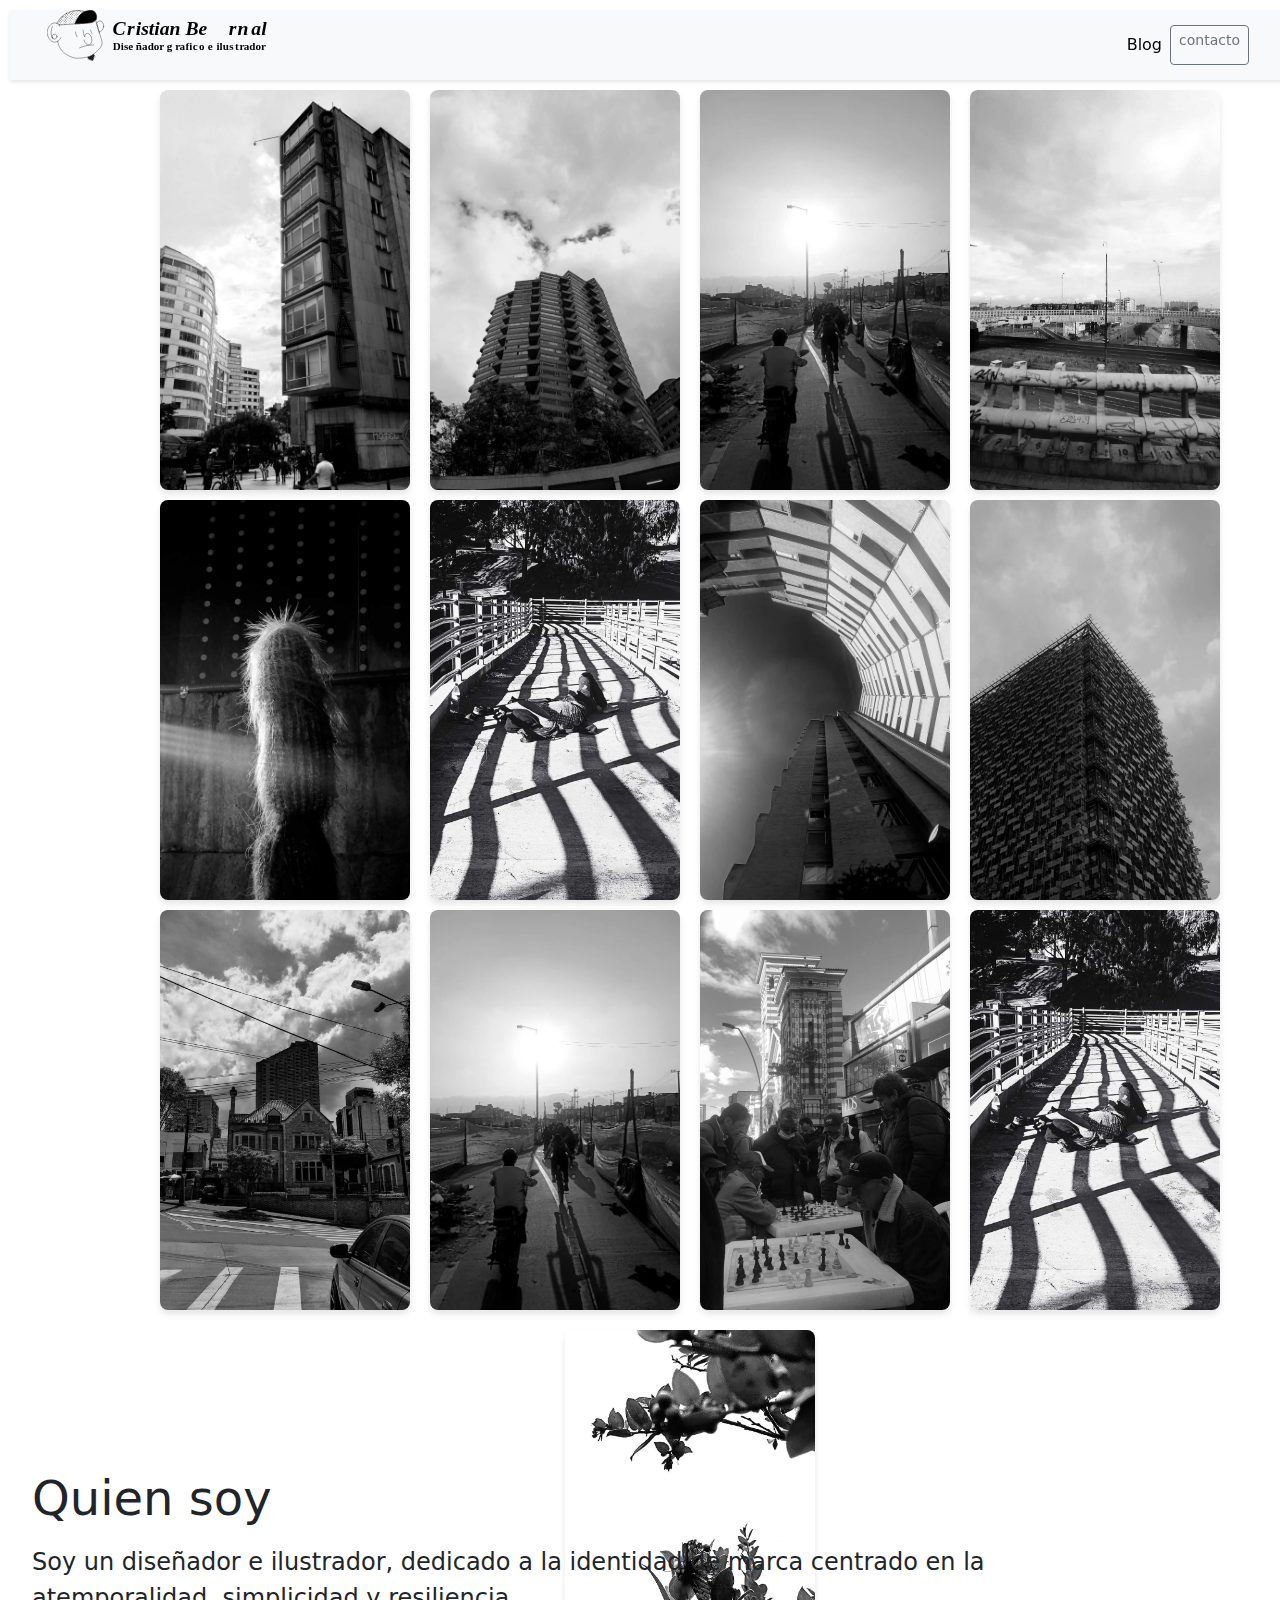
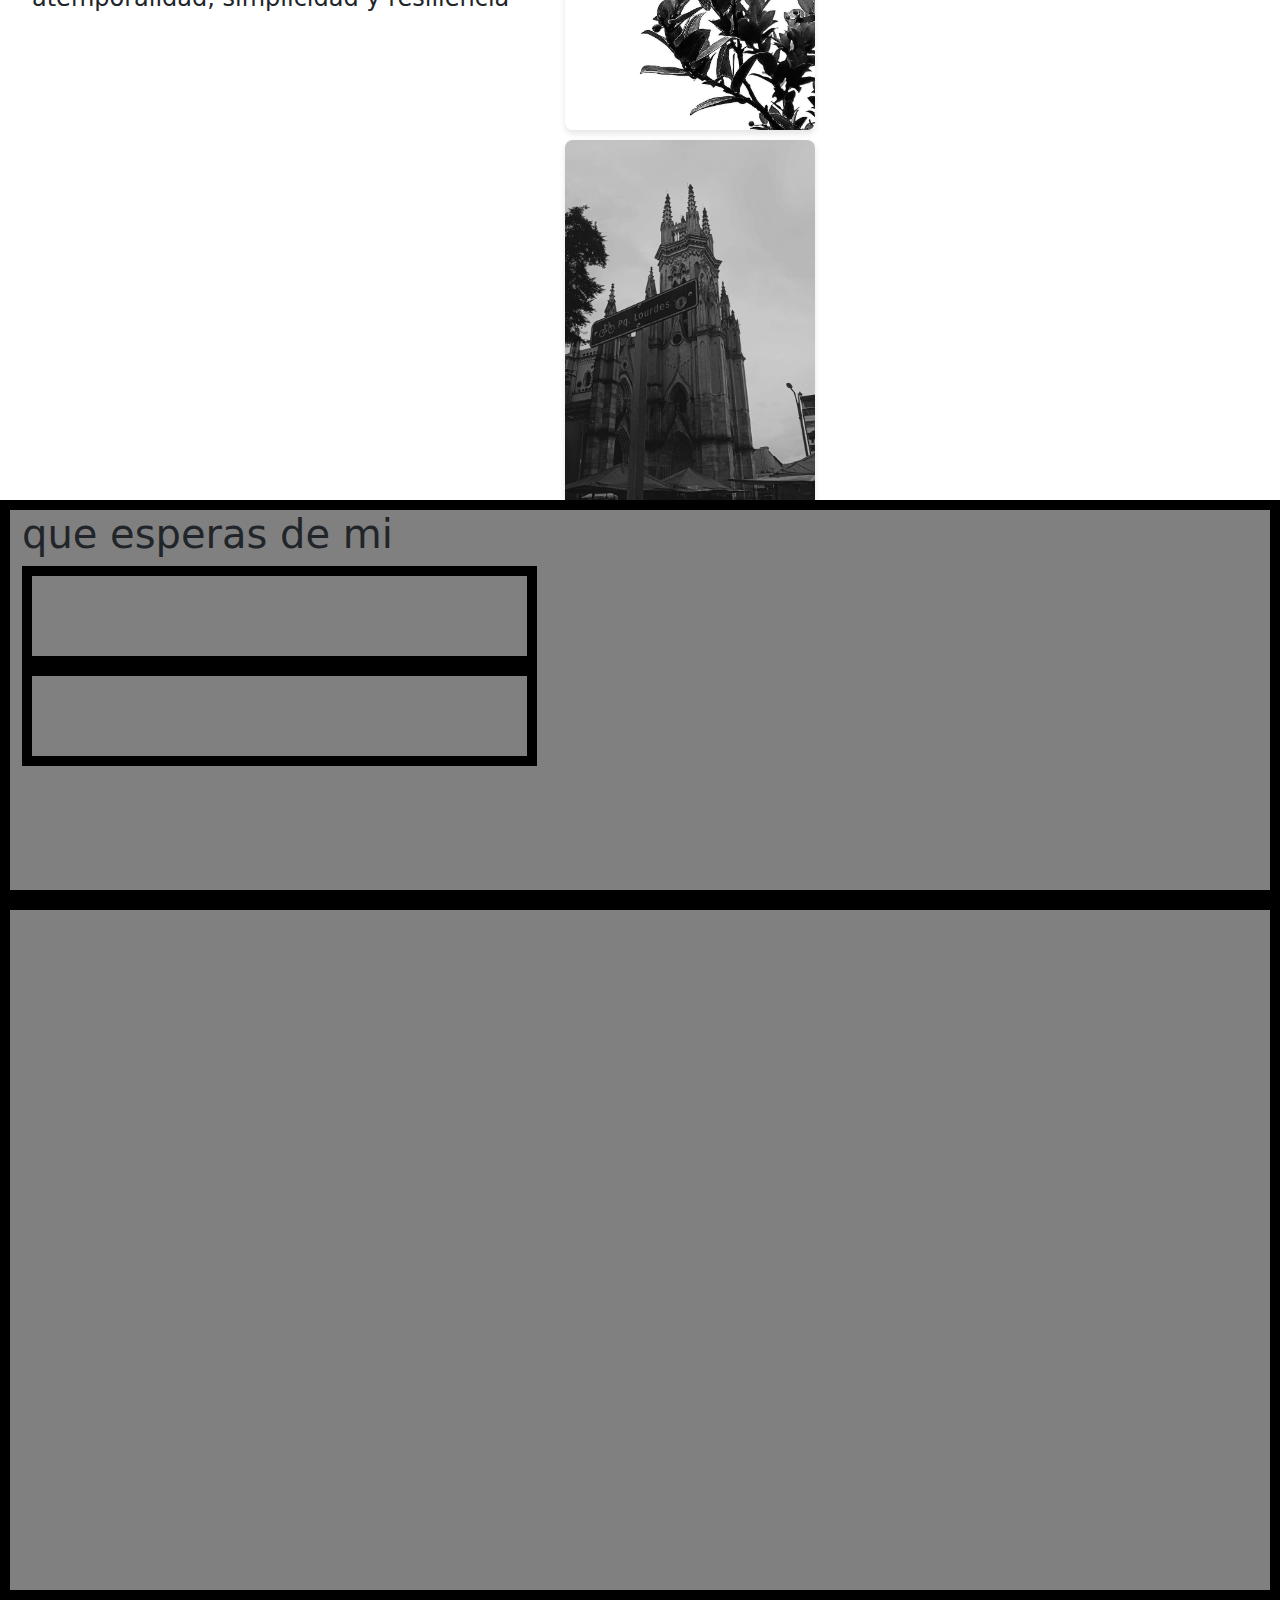
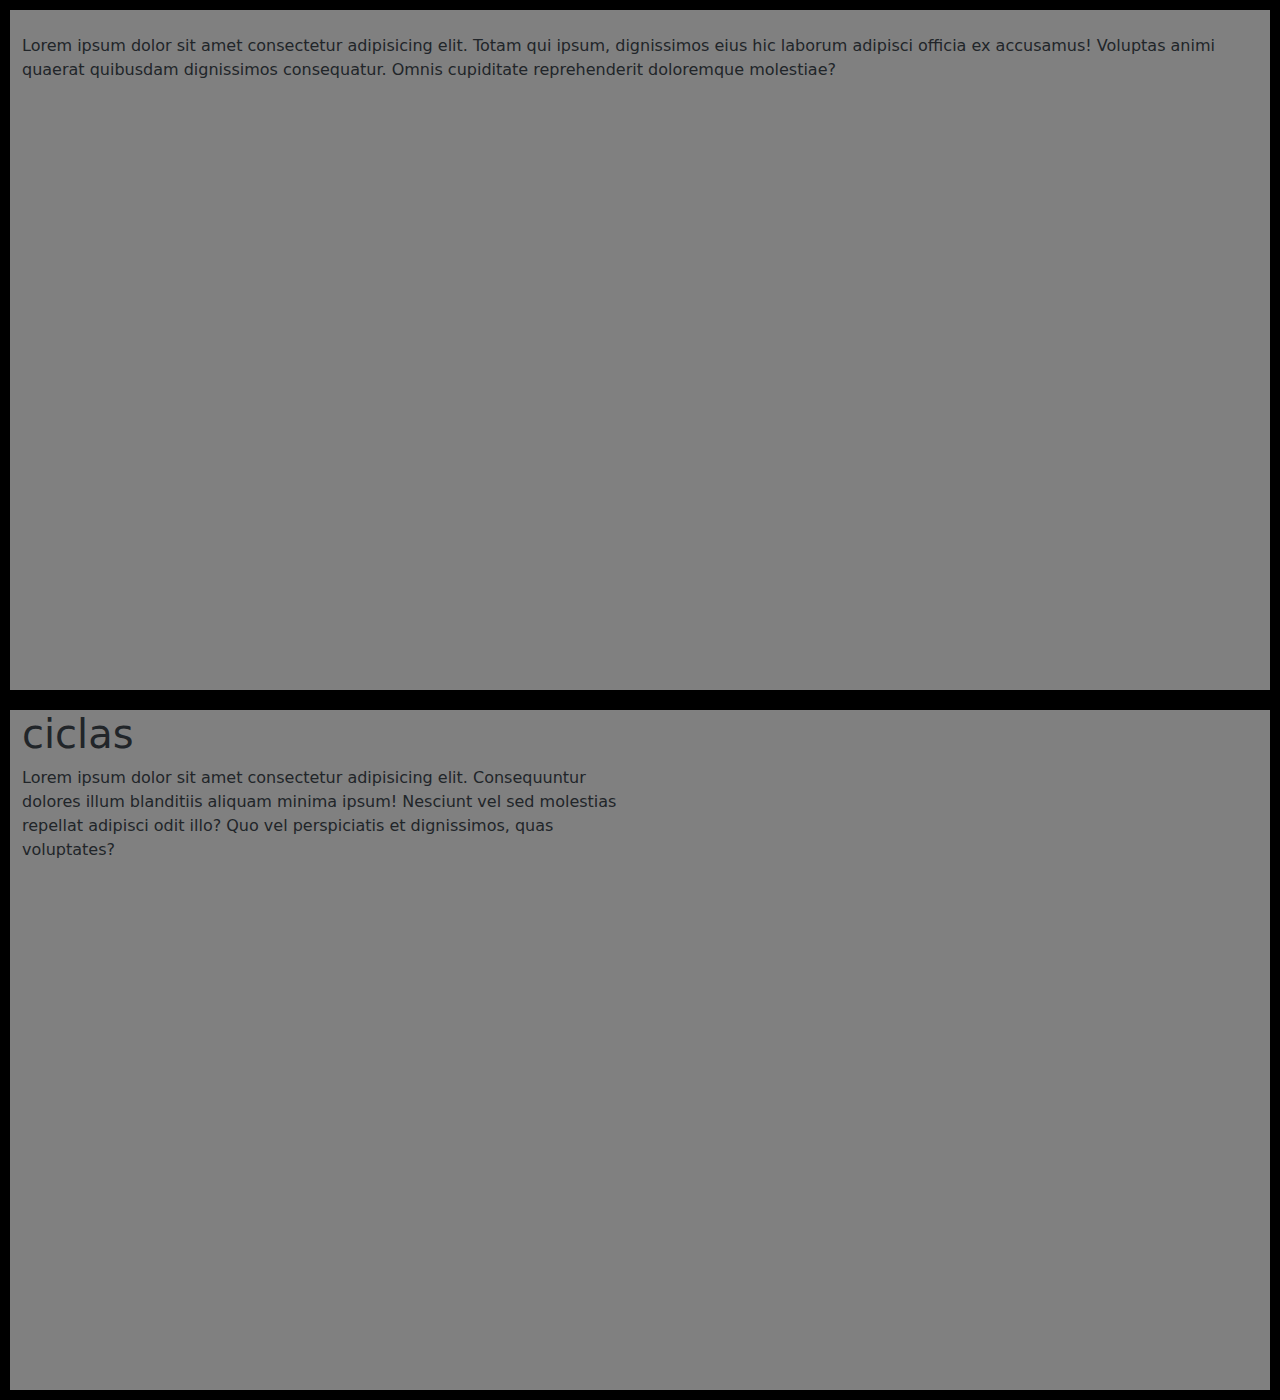
==== index.html @ 4cb98b80 "nuevo inicio" ====
<!doctype html>
<html lang="en">
  <head>
    <meta charset="utf-8">
    <meta name="viewport" content="width=device-width, initial-scale=1">
    <title>Portafolio Cristian Bernal</title>
    <link href="https://cdn.jsdelivr.net/npm/bootstrap@5.3.3/dist/css/bootstrap.min.css" rel="stylesheet" integrity="sha384-QWTKZyjpPEjISv5WaRU9OFeRpok6YctnYmDr5pNlyT2bRjXh0JMhjY6hW+ALEwIH" crossorigin="anonymous">
    <link rel="stylesheet" href="css/main.css">
</head>
  <body>
        <main>
            <div class="container-fluid">
                <div class="row">
                        <div>
                            <div class="row">
                                <nav class="navegacion navbar navbar-expand-lg bg-body-tertiary position-fixed" >
                                    <div class="container-fluid">
                                        <a class="navbar-brand" href="index.html">
                                            <img src="img/logoPersonal.svg" alt="logo personal" width="100%" height="70px" >
                                        </a>
                                    </div>
                    
                                    <div class="col-6 rounded-pill">
                                        <button class="navbar-toggler" type="button" data-bs-toggle="collapse" data-bs-target="#navbarSupportedContent" aria-controls="navbarSupportedContent" aria-expanded="false" aria-label="Toggle navigation">
                                        <span class="navbar-toggler-icon"></span>
                                        </button> 
                                          
                                    </div>
                                        
                                            <ul class="navbar-nav me-auto mb-2 mb-lg-0 position-relative">
                                                <li class="nav-item">
                                                    <a class="nav-link active" aria-current="page" href="blog.html">Blog</a>
                                                  </li>
                                                <a class="btn btn-sm btn-outline-secondary me-3" type="button" href="https://wa.me/573143825010">contacto </a>                                             
                                            </ul>
                                 </nav>
                             </div>

                        </div>
                        <div class="galeria col-12 justify-content-center">
                            <div class="column animate-up">
                                <img src="img/BG1.jpeg" alt="Foto de paisaje">
                                <img src="img/BG2.jpeg" alt="Foto de ciudad">
                                <img src="img/BG3.jpeg" alt="Foto de naturaleza">
                            </div>
                            <div class="column animate-down">
                                <img src="img/BG4.jpeg" alt="Foto de atardecer">
                                <img src="img/BG5.jpeg" alt="Foto de montaña">
                                <img src="img/BG6.jpeg" alt="Foto de playa">
                            </div>
                            <div class="column animate-up">
                                <img src="img/BG7.jpeg" alt="Foto de paisaje">
                                <img src="img/BG8.jpeg" alt="Foto de ciudad">
                                <img src="img/BG9.jpeg" alt="Foto de naturaleza">
                            </div>
                            <div class="column animate-down">
                                <img src="img/BG10.jpeg" alt="Foto de atardecer">
                                <img src="img/BG11.jpeg" alt="Foto de montaña">
                                <img src="img/BG12.jpeg" alt="Foto de playa">
                            </div>
                            <div class="column animate-up">
                                <img src="img/BG13.jpeg" alt="Foto de paisaje">
                                <img src="img/BG14.jpeg" alt="Foto de ciudad">
                                <img src="img/BG1.jpeg" alt="Foto de naturaleza">
                            </div>

                        </div>
                        <div class="quiensoy col-12">
                            <section class="who-i-am">
                                <div class="who-i-am__content">
                                    <h2 class="who-i-am__title">Quien soy</h2>
                                    <p class="who-i-am__description">Soy un diseñador e ilustrador, dedicado a la identidad de marca centrado en la atemporalidad, simplicidad y resiliencia</p>
                                    
                                </div>
                            </section>

                        </div>
                        <div class="valores col-12">
                            <h1>que esperas de mi</h1>
                            <div class="referencia col-5"></div>
                            <div class="referencia col-5"></div>

                        </div>
                        <div class="quehago col-12">
                            <div class="actividad col-4"></div>
                            <div class="actividad col-4"></div>
                            <div class="actividad col-4"></div>

                        </div>
                        <div class="ultimoblog col-12">
                            <img src="" alt="">
                            <p>Lorem ipsum dolor sit amet consectetur adipisicing elit. Totam qui ipsum, dignissimos eius hic laborum adipisci officia ex accusamus! Voluptas animi quaerat quibusdam dignissimos consequatur. Omnis cupiditate reprehenderit doloremque molestiae?</p>

                        </div>
                        <div class="proyectos col-12">
                            <div class="proyet col-4"></div>
                            <div class="proyet col-4"></div>
                            <div class="proyet col-4"></div>
                            <div class="proyet col-4"></div>
                            <div class="proyet col-4"></div>
                            <div class="proyet col-4"></div>

                        </div>
                        <div class="hobbie col-12">
                            <div class="col-6">
                                <h1>ciclas</h1>
                                <p>Lorem ipsum dolor sit amet consectetur adipisicing elit. Consequuntur dolores illum blanditiis aliquam minima ipsum! Nesciunt vel sed molestias repellat adipisci odit illo? Quo vel perspiciatis et dignissimos, quas voluptates?</p>
                            </div>
                            <div class="col-6">
                                <img src="" alt="">
                            </div>

                        </div>

                    </div>
                </div>
        </main>
    <script src="https://cdn.jsdelivr.net/npm/bootstrap@5.3.3/dist/js/bootstrap.bundle.min.js" integrity="sha384-YvpcrYf0tY3lHB60NNkmXc5s9fDVZLESaAA55NDzOxhy9GkcIdslK1eN7N6jIeHz" crossorigin="anonymous"></script>
  </body>
</html>
---- css/main.css ----
*{
    box-sizing: border-box;
}
body{
    margin: 0;
    padding: 0;
}
/* Aqui empieza los estilos de la barra de navegacion*/
.navegacion{
    height: 70px;
    margin: 10px;
    background-color: white;
    box-shadow: 0 2px 4px rgba(0, 0, 0, 0.1);
    padding: 0 25px;
    display: flex;
    align-items: center;
    justify-content: center;
    position: fixed;
    top: 0;
    left: 0;
    right: 0;
    z-index: 1000;
}

/* Aqui empiezan los estilos de la galeria de fotos*/
.galeria {
    padding: 40px 40px 40px 40px;
    background-color: rgb(255, 255, 255);
    height: 1400px;
    display: flex;
    flex-wrap: wrap; /* Permite que las columnas se ajusten en pantallas pequeñas */
    gap: 20px;
    margin: 50px
    
}

.column {
    display: flex;
    flex-direction: column;
    gap: 10px;
}

.column img {
    width: 250px;
    height: 400px;
    object-fit: cover;
    border-radius: 8px;
    box-shadow: 0 4px 6px rgba(0, 0, 0, 0.1);
}

@keyframes move-down-infinite {
    0% { transform: translateY(0); }
    100% { transform: translateY(100px); }
}

@keyframes move-up-infinite {
    0% { transform: translateY(0); }
    100% { transform: translateY(-100px); }
}

.animate-down img {
    animation: move-down-infinite 6s linear infinite;
}

.animate-up img {
    animation: move-up-infinite 6s linear infinite;
}
/* Aqui terminan los estilos de la galeria de fotos*/

/* Aqui empiezan los estilos seccion de biografia*/
.quiensoy{
    height: 600px;

}
.who-i-am {
    height: 100%;
    padding: 50px 20px;
    margin-top: -80px;
    background: var(--background);
    background: url("/img/fondo.png") ;
    background-repeat: no-repeat;
    background-size: cover;
    z-index: 1;
    position: relative;
    width: auto;
}

.who-i-am__content {
    width: 80%;
}

.who-i-am__title {
    font-size: 48px;
    font-weight: normal;
    margin-bottom: 16px;
}

.who-i-am__description {
    font-size: 24px;
}

/* Aqui empiezan los estilos seccion de biografia*/

.valores{
    background-color: grey;
    border: 10px solid;
    border-color: black;
    height: 400px;

}
.referencia{
    background-color: grey;
    border: 10px solid;
    border-color: black;
    height: 100px;

}
.quehago{
    background-color: grey;
    border: 10px solid;
    border-color: black;
    height: 700px;

}
.ultimoblog{
    background-color: grey;
    border: 10px solid;
    border-color: black;
    height: 700px;

}
.hobbie{
    background-color: grey;
    border: 10px solid;
    border-color: black;
    height: 700px;

}

/*estilos de la pagina blog*/
.news-card img {
    max-height: 400px;
    object-fit: cover;
}

.news-card-title {
    font-size: 1.5rem;
}

.news-card-footer {
    font-size: 0.9rem;
    color: #6c757d;
}
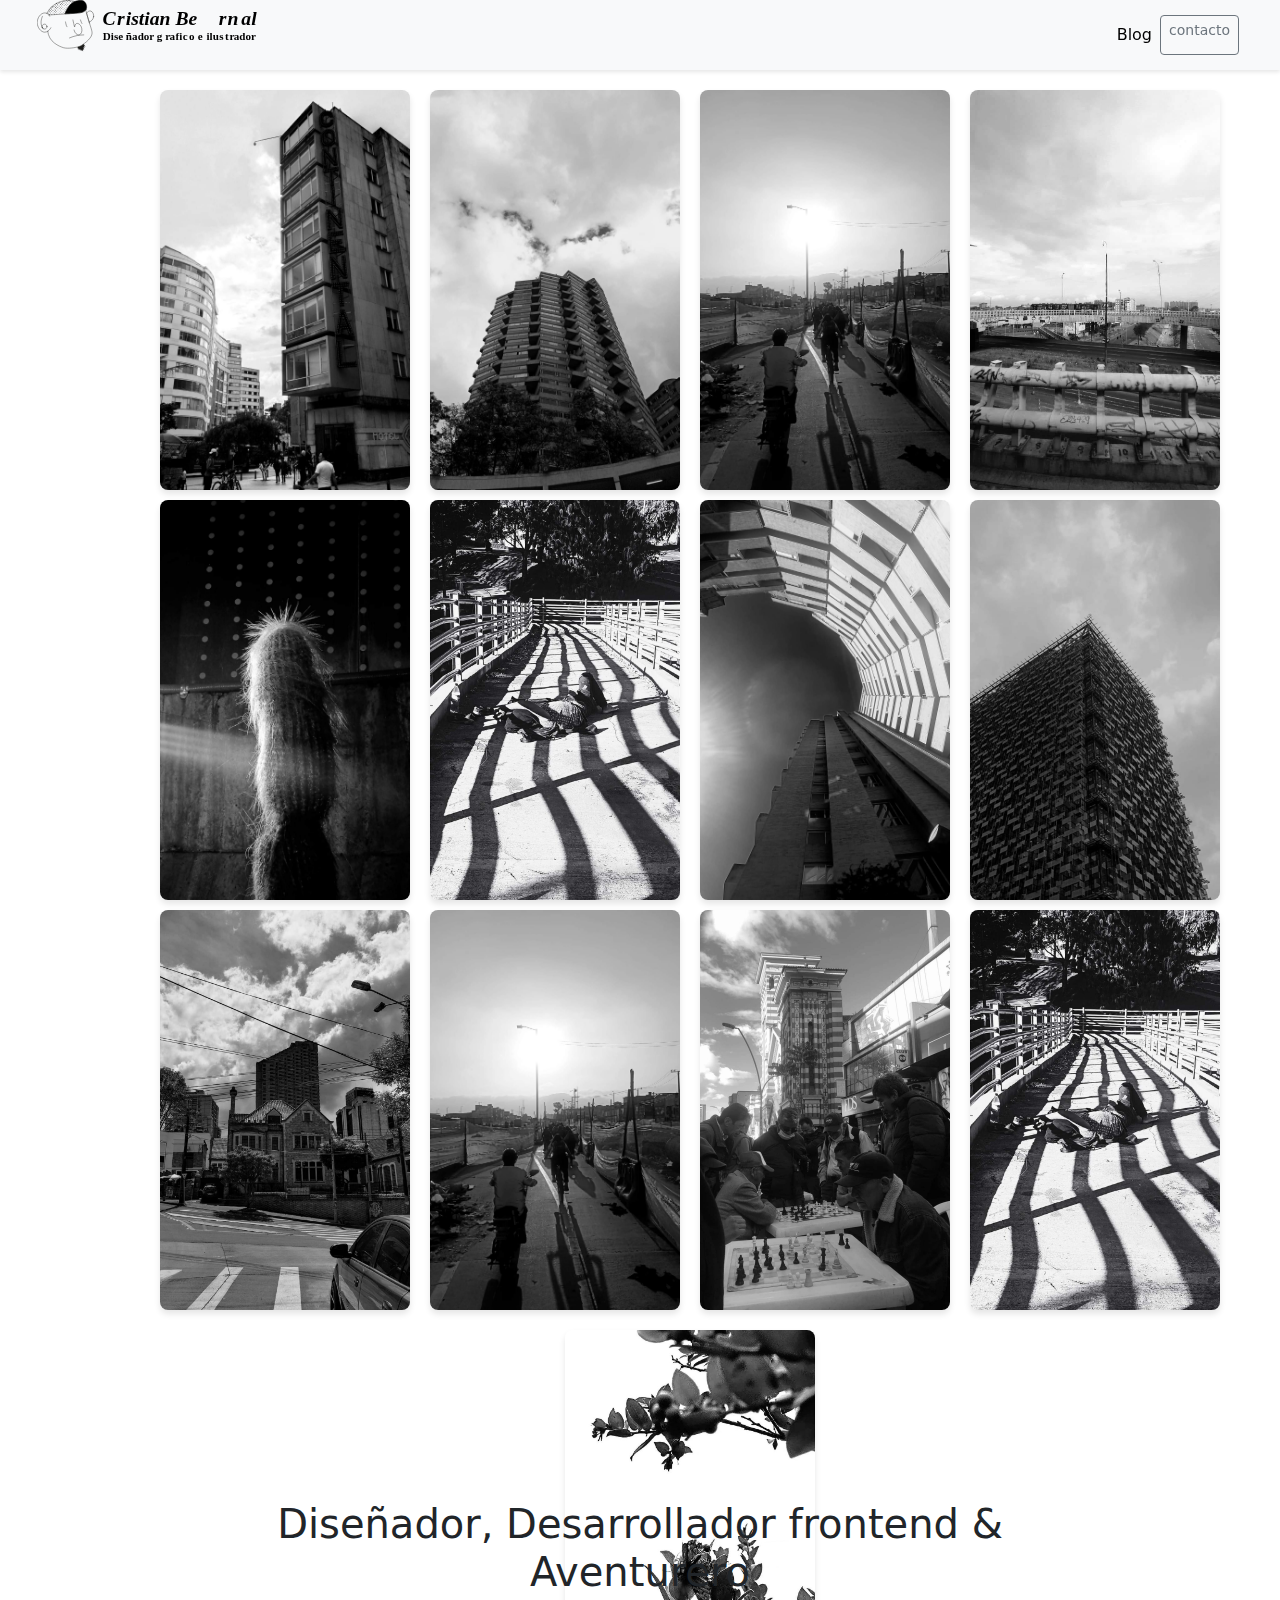
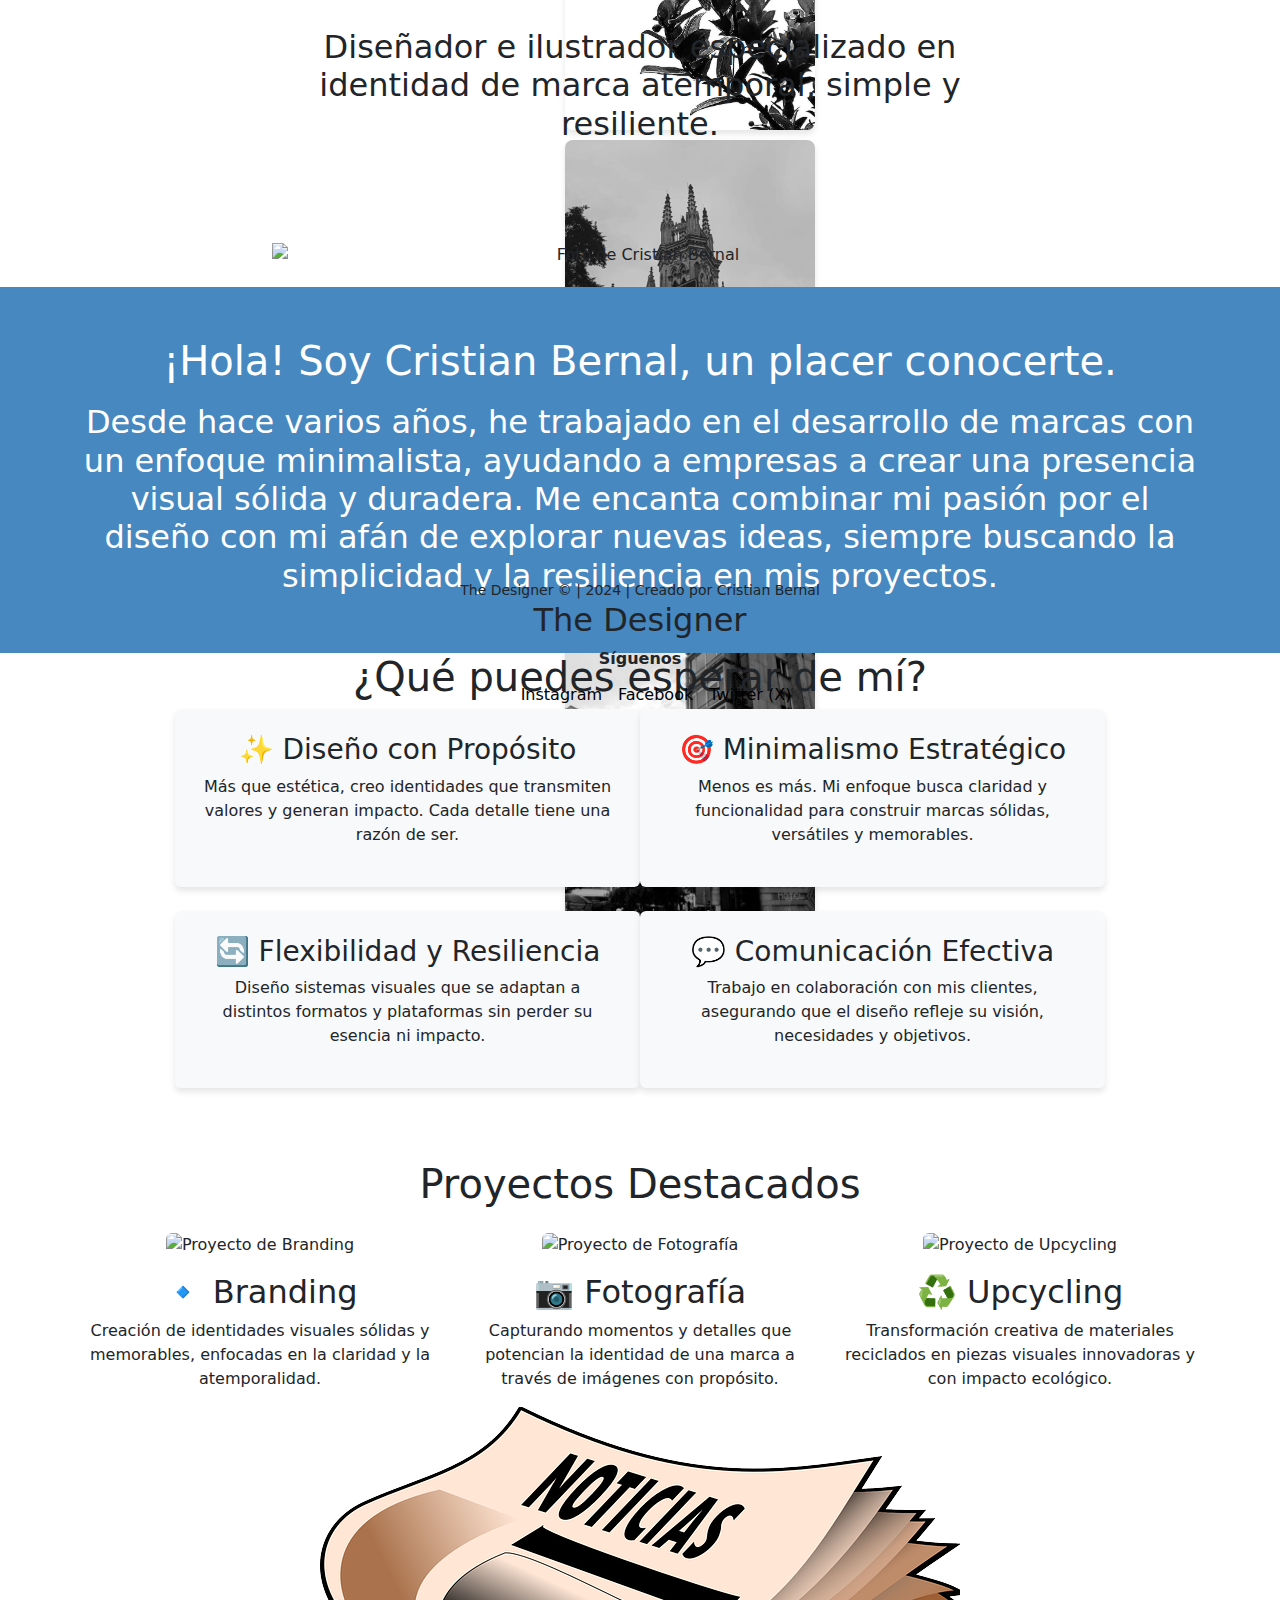
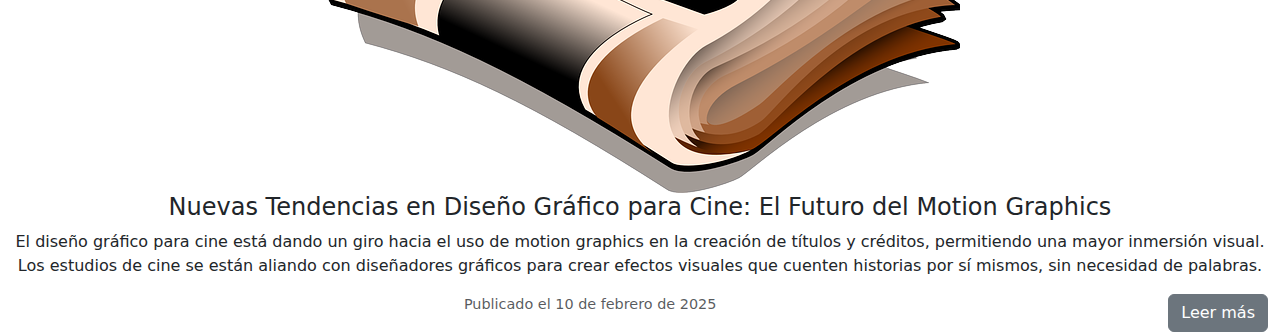
==== commit b933c6c4: "avances" ====
--- a/index.html
+++ b/index.html
@@ -65,56 +65,136 @@
                             </div>
 
                         </div>
-                        <div class="quiensoy col-12">
-                            <section class="who-i-am">
-                                <div class="who-i-am__content">
-                                    <h2 class="who-i-am__title">Quien soy</h2>
-                                    <p class="who-i-am__description">Soy un diseñador e ilustrador, dedicado a la identidad de marca centrado en la atemporalidad, simplicidad y resiliencia</p>
-                                    
-                                </div>
-                            </section>
-
-                        </div>
-                        <div class="valores col-12">
-                            <h1>que esperas de mi</h1>
-                            <div class="referencia col-5"></div>
-                            <div class="referencia col-5"></div>
-
-                        </div>
-                        <div class="quehago col-12">
-                            <div class="actividad col-4"></div>
-                            <div class="actividad col-4"></div>
-                            <div class="actividad col-4"></div>
-
-                        </div>
-                        <div class="ultimoblog col-12">
-                            <img src="" alt="">
-                            <p>Lorem ipsum dolor sit amet consectetur adipisicing elit. Totam qui ipsum, dignissimos eius hic laborum adipisci officia ex accusamus! Voluptas animi quaerat quibusdam dignissimos consequatur. Omnis cupiditate reprehenderit doloremque molestiae?</p>
-
-                        </div>
-                        <div class="proyectos col-12">
-                            <div class="proyet col-4"></div>
-                            <div class="proyet col-4"></div>
-                            <div class="proyet col-4"></div>
-                            <div class="proyet col-4"></div>
-                            <div class="proyet col-4"></div>
-                            <div class="proyet col-4"></div>
-
-                        </div>
-                        <div class="hobbie col-12">
-                            <div class="col-6">
-                                <h1>ciclas</h1>
-                                <p>Lorem ipsum dolor sit amet consectetur adipisicing elit. Consequuntur dolores illum blanditiis aliquam minima ipsum! Nesciunt vel sed molestias repellat adipisci odit illo? Quo vel perspiciatis et dignissimos, quas voluptates?</p>
-                            </div>
-                            <div class="col-6">
-                                <img src="" alt="">
-                            </div>
-
-                        </div>
-
-                    </div>
-                </div>
-        </main>
+                        <div class="quiensoy col-12 text-center">
+                            <div class="hero-body">
+                                <div class="container">
+                                    <div class="row justify-content-center">
+                                        <div class="col-md-8">
+                                            <h1 class="title is-spaced is-size-1-desktop is-size-2-tablet is-size-3-mobile">
+                                                Diseñador, Desarrollador frontend &amp; Aventurero
+                                            </h1>
+                                            <br>
+                                            <h2 class="subtitle is-size-4-tablet">
+                                                Diseñador e ilustrador especializado en identidad de marca atemporal, simple y resiliente.
+                                            </h2>
+                                            <img class="avatar" src="img/avatar.png" alt="Foto de Cristian Bernal">
+                                        </div>
+                                    </div>
+                                </div>
+                            </div>
+                            <div class="row">
+                                <section class="is-medium is-primary has-text-centered is-long">
+                                    <div class="container">
+                                        <div class="columns is-centered">
+                                            <div class="column is-three-fifths">
+                                                <h1 class="title is-spaced is-size-3-desktop is-size-4-mobile">
+                                                    ¡Hola! Soy Cristian Bernal, un placer conocerte.
+                                                </h1>
+                                                <h2 class="subtitle is-size-5-desktop has-text-weight-normal">
+                                                    Desde hace varios años, he trabajado en el desarrollo de marcas con un enfoque minimalista, ayudando a empresas a crear una presencia visual sólida y duradera.
+                                                    Me encanta combinar mi pasión por el diseño con mi afán de explorar nuevas ideas, siempre buscando la simplicidad y la resiliencia en mis proyectos.
+                                                </h2>
+                                            </div>
+                                        </div>
+                                    </div>
+                                </section>
+                            </div>
+                            <div class="que-esperas">
+                                <div class="container">
+                                    <div class="row justify-content-center">
+                                        <div class="col-md-8 text-center">
+                                            <h1 class="title is-spaced is-size-1-desktop is-size-2-tablet is-size-3-mobile">
+                                                ¿Qué puedes esperar de mí?
+                                            </h1>
+                                        </div>
+                                    </div>
+                                    <div class="container-fluid">
+                                        <div class="row justify-content-center">
+                                            <div class="habilidad rounded col-xxl-5 col-xl-5 col-lg-5 col-md-6 col-sm-12 mb-4 p-4">
+                                                <h3>✨ Diseño con Propósito</h3>
+                                                <p>Más que estética, creo identidades que transmiten valores y generan impacto. Cada detalle tiene una razón de ser.</p>
+                                            </div>
+                                            <div class="habilidad rounded col-xxl-5 col-xl-5 col-lg-5 col-md-6 col-sm-12 mb-4 p-4">
+                                                <h3>🎯 Minimalismo Estratégico</h3>
+                                                <p>Menos es más. Mi enfoque busca claridad y funcionalidad para construir marcas sólidas, versátiles y memorables.</p>
+                                            </div>
+                                            <div class="habilidad rounded col-xxl-5 col-xl-5 col-lg-5 col-md-6 col-sm-12 mb-4 p-4">
+                                                <h3>🔄 Flexibilidad y Resiliencia</h3>
+                                                <p>Diseño sistemas visuales que se adaptan a distintos formatos y plataformas sin perder su esencia ni impacto.</p>
+                                            </div>
+                                            <div class="habilidad rounded col-xxl-5 col-xl-5 col-lg-5 col-md-6 col-sm-12 mb-4 p-4">
+                                                <h3>💬 Comunicación Efectiva</h3>
+                                                <p>Trabajo en colaboración con mis clientes, asegurando que el diseño refleje su visión, necesidades y objetivos.</p>
+                                            </div>
+                                        </div>
+                                    </div>
+                                </div>
+                            </div>
+                            <div class="container mt-5">
+                                <div class="row text-center">
+                                    <h1 class="mb-4">Proyectos Destacados</h1>
+                                </div>
+                                <div class="row justify-content-center">
+                                    <!-- Branding -->
+                                    <div class="col-md-4 text-center">
+                                        <img src="img/branding.jpg" alt="Proyecto de Branding" class="img-fluid rounded">
+                                        <h2 class="mt-3">🔹 Branding</h2>
+                                        <p>Creación de identidades visuales sólidas y memorables, enfocadas en la claridad y la atemporalidad.</p>
+                                    </div>
+                                    <!-- Fotografía -->
+                                    <div class="col-md-4 text-center">
+                                        <img src="img/fotografia.jpg" alt="Proyecto de Fotografía" class="img-fluid rounded">
+                                        <h2 class="mt-3">📷 Fotografía</h2>
+                                        <p>Capturando momentos y detalles que potencian la identidad de una marca a través de imágenes con propósito.</p>
+                                    </div>
+                                    <!-- Upcycling -->
+                                    <div class="col-md-4 text-center">
+                                        <img src="img/upcycling.jpg" alt="Proyecto de Upcycling" class="img-fluid rounded">
+                                        <h2 class="mt-3">♻️ Upcycling</h2>
+                                        <p>Transformación creativa de materiales reciclados en piezas visuales innovadoras y con impacto ecológico.</p>
+                                    </div>
+                                </div>
+                            </div>
+                            
+
+
+
+
+
+
+
+
+                            <div class="news-card mb-4">
+                                <div class="text-center">
+                                    <img src="img/noticia.png" class="news-card-img-top" alt="Imagen Noticia 1">
+                                </div>
+                                <div class="news-card-body">
+                                    <h5 class="news-card-title">Nuevas Tendencias en Diseño Gráfico para Cine: El Futuro del Motion Graphics</h5>
+                                    <p class="news-card-text">El diseño gráfico para cine está dando un giro hacia el uso de motion graphics en la creación de títulos y créditos, permitiendo una mayor inmersión visual. Los estudios de cine se están aliando con diseñadores gráficos para crear efectos visuales que cuenten historias por sí mismos, sin necesidad de palabras.</p>
+                                    <a href="#" class="btn btn-secondary float-end">Leer más</a>
+                                </div>
+                                <div class="news-card-footer text-muted">
+                                    Publicado el 10 de febrero de 2025
+                                </div>
+                            </div>
+                        </div>
+
+                    </main>
+                    <footer class="footer">
+                        <small>The Designer © | 2024 | Creado por Cristian Bernal</small>
+                        <h2 class="brand">The Designer</h2>
+                        <div class="call-to-action">
+                            <b>Síguenos</b>
+                            <ul class="social-media">
+                                <li><a href="https://www.instagram.com/smurf_.co/">Instagram</a></li>
+                                <li><a href="https://www.facebook.com/cristian.bernal.146069/">Facebook</a></li>
+                                <li><a href="https://twitter.com/bernal_cristia">Twitter (X)</a></li>
+                               
+                            </ul>
+                        </div>
+                    </footer>     
+
+        
     <script src="https://cdn.jsdelivr.net/npm/bootstrap@5.3.3/dist/js/bootstrap.bundle.min.js" integrity="sha384-YvpcrYf0tY3lHB60NNkmXc5s9fDVZLESaAA55NDzOxhy9GkcIdslK1eN7N6jIeHz" crossorigin="anonymous"></script>
   </body>
 </html>--- a/css/main.css
+++ b/css/main.css
@@ -8,7 +8,6 @@
 /* Aqui empieza los estilos de la barra de navegacion*/
 .navegacion{
     height: 70px;
-    margin: 10px;
     background-color: white;
     box-shadow: 0 2px 4px rgba(0, 0, 0, 0.1);
     padding: 0 25px;
@@ -72,69 +71,33 @@
     height: 600px;
 
 }
-.who-i-am {
-    height: 100%;
-    padding: 50px 20px;
-    margin-top: -80px;
-    background: var(--background);
-    background: url("/img/fondo.png") ;
-    background-repeat: no-repeat;
-    background-size: cover;
-    z-index: 1;
-    position: relative;
-    width: auto;
+.hero-body {
+    flex-grow: 1;
+    flex-shrink: 0
+}
+.columns.is-centered {
+    justify-content: center;
+}
+.quiensoy .avatar {
+    width: 100%;  /* Ajusta el tamaño */
+    height: auto;
+    object-fit: cover;
+    display: block;
+    margin: 20px auto;  /* Centrar en la sección */
+    margin-top: 100px;
 }
 
-.who-i-am__content {
-    width: 80%;
+.is-primary {
+    background-color: #4788C0; /* Color de fondo */
+    color: white; /* Color del texto */
+    padding: 50px 20px; /* Espaciado dentro de la sección */
 }
-
-.who-i-am__title {
-    font-size: 48px;
-    font-weight: normal;
-    margin-bottom: 16px;
-}
-
-.who-i-am__description {
-    font-size: 24px;
-}
-
-/* Aqui empiezan los estilos seccion de biografia*/
-
-.valores{
-    background-color: grey;
-    border: 10px solid;
-    border-color: black;
-    height: 400px;
-
-}
-.referencia{
-    background-color: grey;
-    border: 10px solid;
-    border-color: black;
-    height: 100px;
-
-}
-.quehago{
-    background-color: grey;
-    border: 10px solid;
-    border-color: black;
-    height: 700px;
-
-}
-.ultimoblog{
-    background-color: grey;
-    border: 10px solid;
-    border-color: black;
-    height: 700px;
-
-}
-.hobbie{
-    background-color: grey;
-    border: 10px solid;
-    border-color: black;
-    height: 700px;
-
+.habilidad{
+    margin-bottom: 20px; /* Espacio entre cajas */
+    padding: 20px; /* Espacio interno */
+    background-color: #f8f9fa; /* Color de fondo */
+    border-radius: 10px; /* Bordes redondeados */
+    box-shadow: 0px 4px 6px rgba(0, 0, 0, 0.1); /* Sombra ligera */
 }
 
 /*estilos de la pagina blog*/
@@ -151,4 +114,38 @@
     font-size: 0.9rem;
     color: #6c757d;
 }
+ /* estilos del footer*/
+ 
+ .footer {
+    display: flex;
+    flex-direction: column;
+    align-items: center;
+    justify-content: center;
+    padding: 40px;
+    position: relative;
+    width: 100%;
+    margin-top: 40px;
+}
 
+.call-to-action {
+    display: flex;
+    flex-direction: column;
+    align-items: center;
+    gap: 12px;
+}
+
+.social-media {
+    list-style: none;
+    display: flex;
+    gap: 16px;
+}
+
+.social-media a {
+    text-decoration: none;
+    color: black;
+    transition: 400ms all;
+}
+
+.social-media a:hover {
+    color: #c1c1c1;
+}
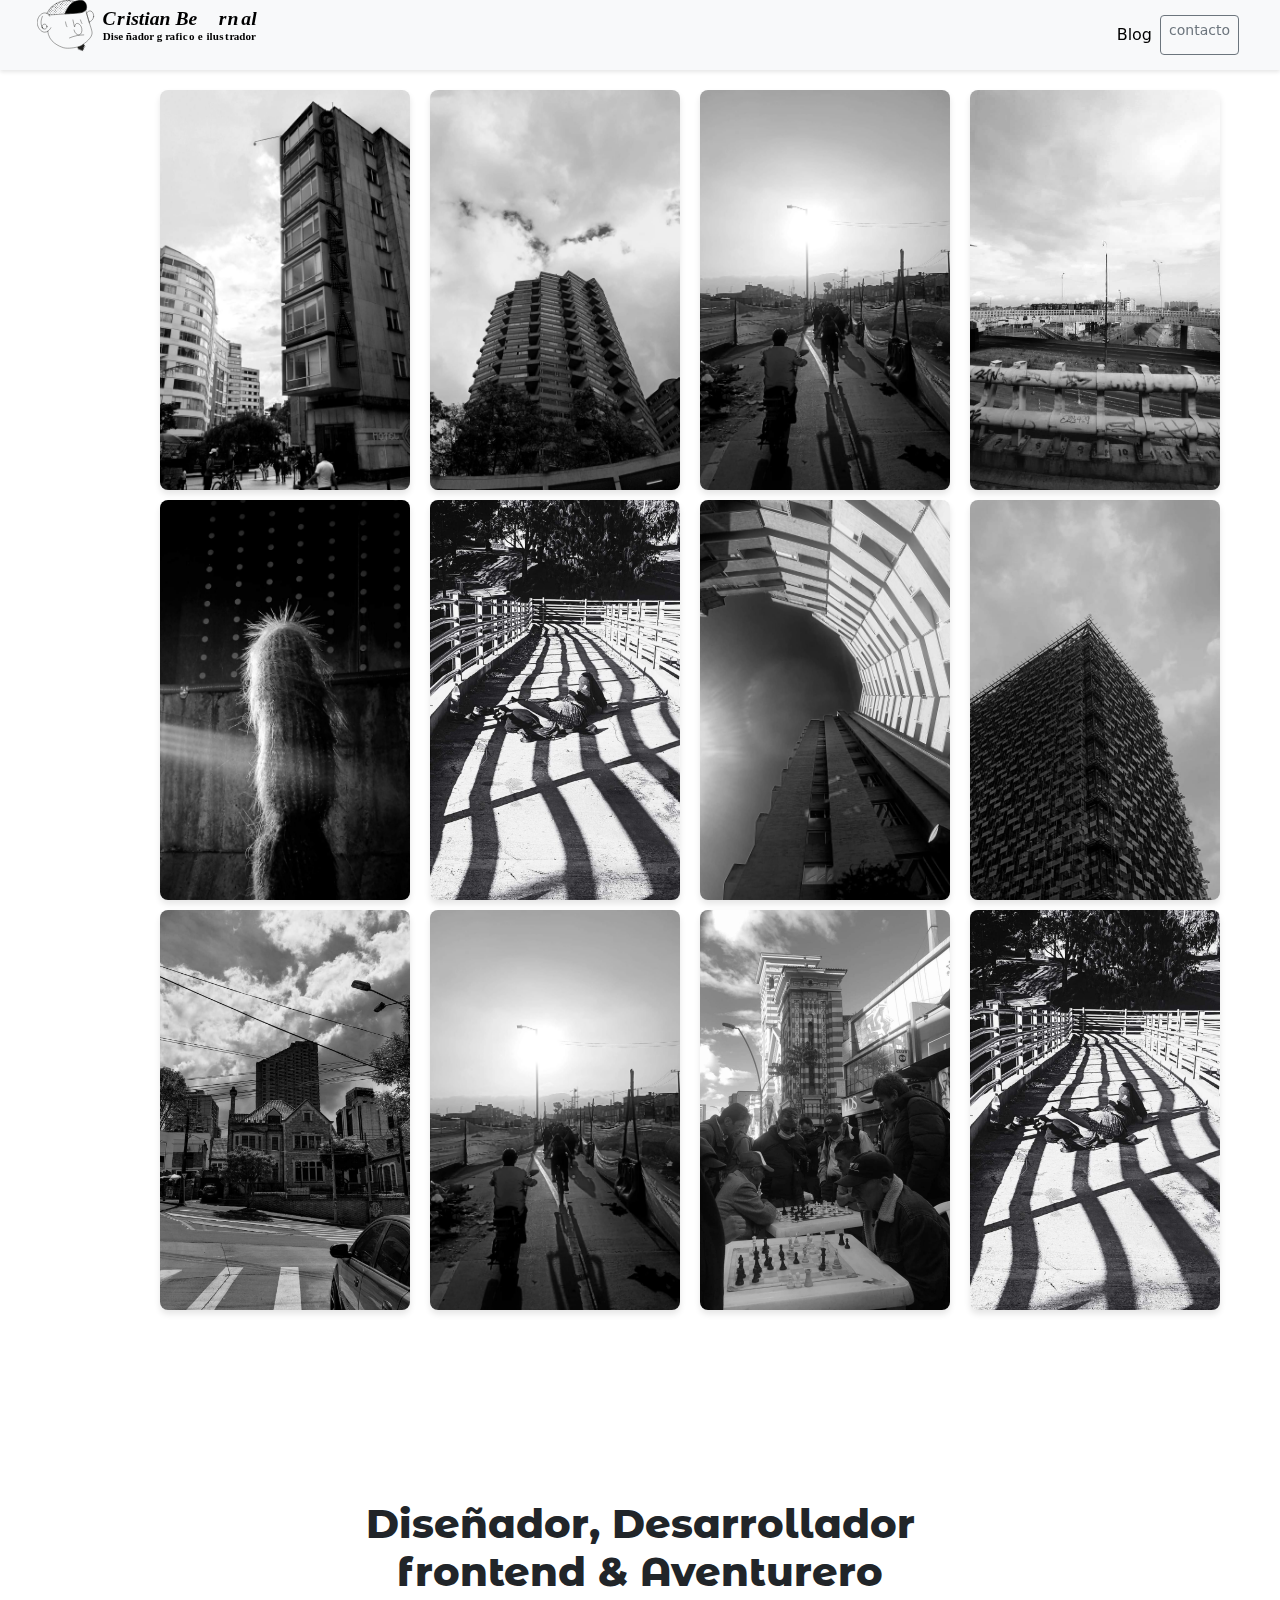
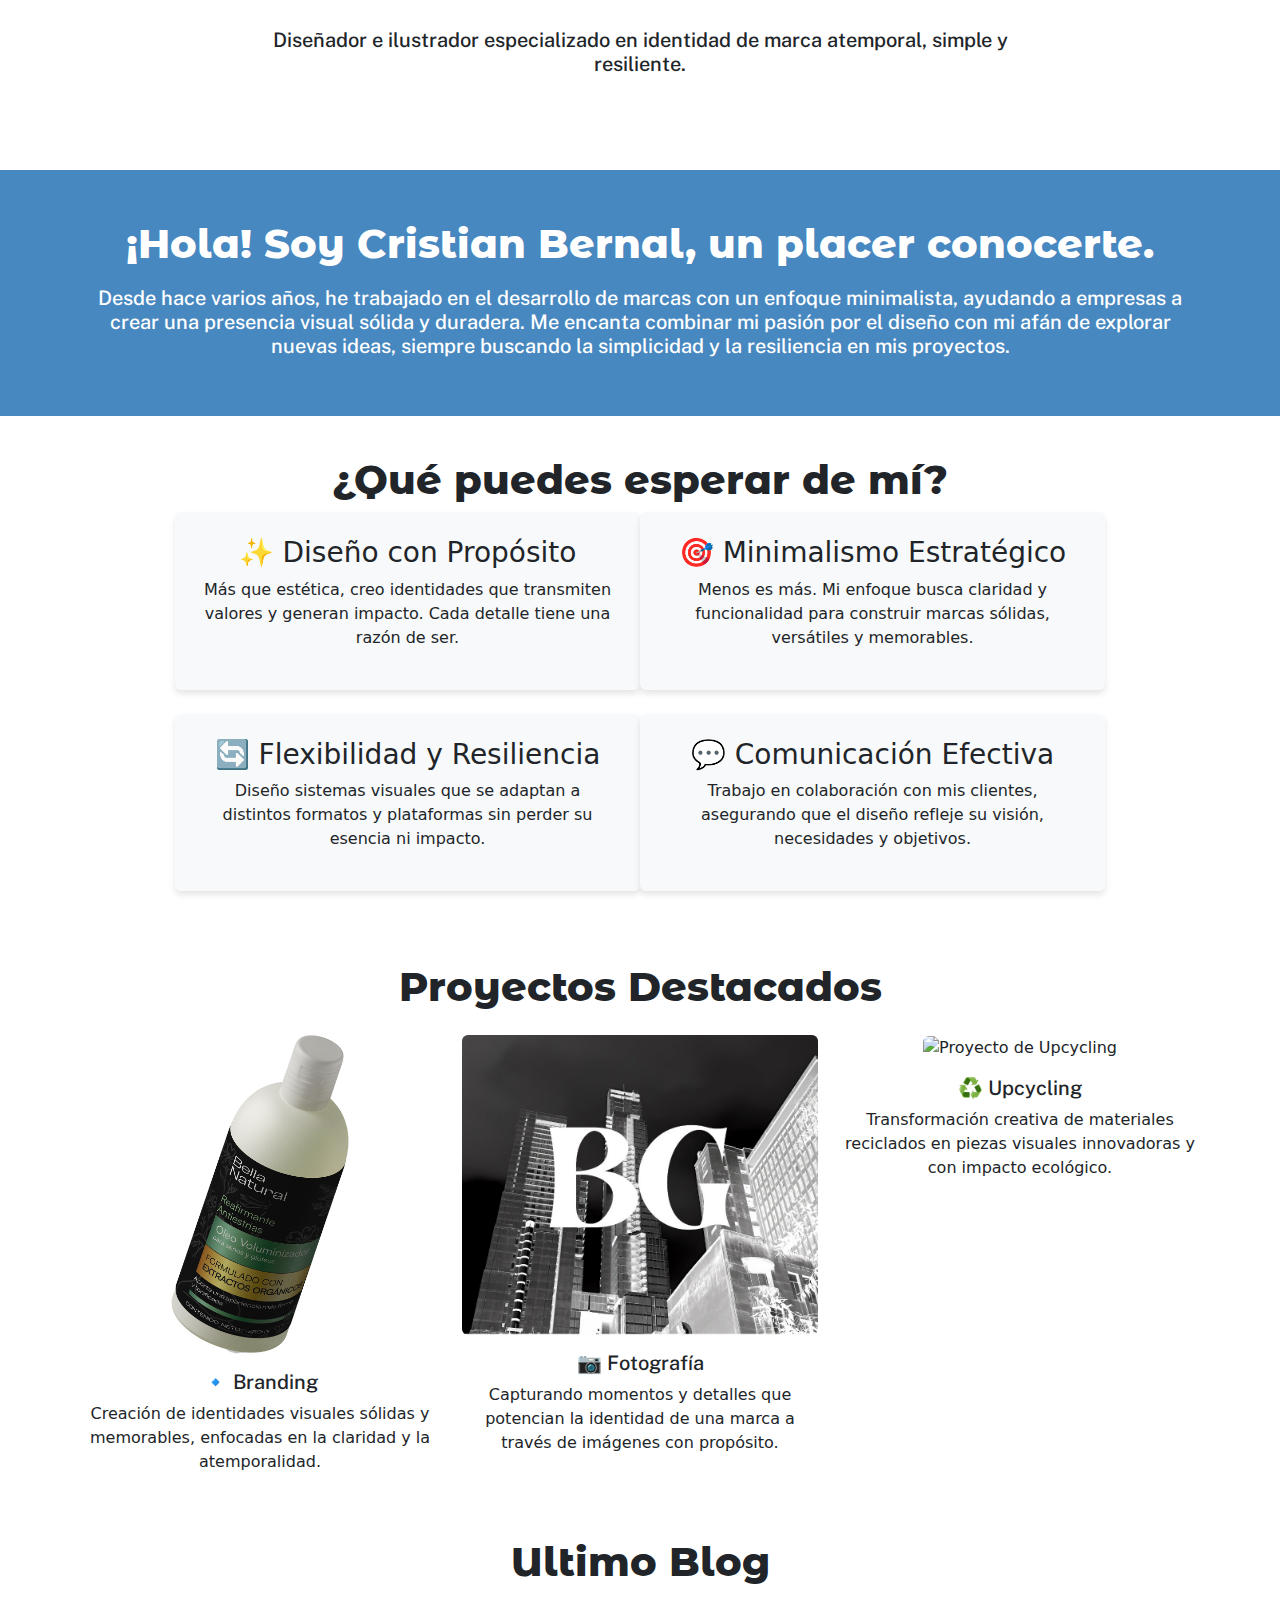
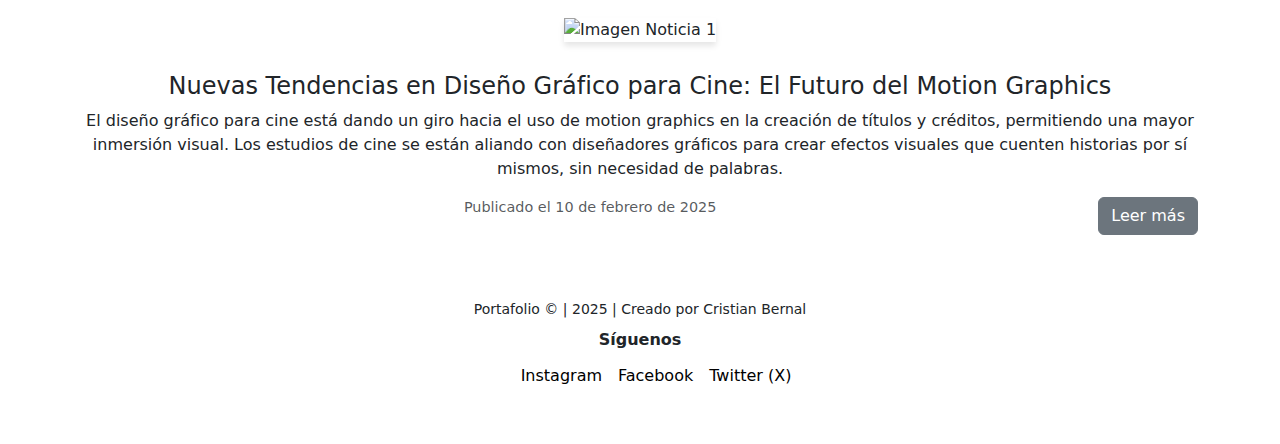
==== commit 6ea61e7b: "Mejoras en la galería y optimización de estilos" ====
--- a/index.html
+++ b/index.html
@@ -1,10 +1,16 @@
 <!doctype html>
-<html lang="en">
+<html lang="es">
   <head>
     <meta charset="utf-8">
     <meta name="viewport" content="width=device-width, initial-scale=1">
     <title>Portafolio Cristian Bernal</title>
     <link href="https://cdn.jsdelivr.net/npm/bootstrap@5.3.3/dist/css/bootstrap.min.css" rel="stylesheet" integrity="sha384-QWTKZyjpPEjISv5WaRU9OFeRpok6YctnYmDr5pNlyT2bRjXh0JMhjY6hW+ALEwIH" crossorigin="anonymous">
+    <link rel="preconnect" href="https://fonts.googleapis.com">
+<link rel="preconnect" href="https://fonts.gstatic.com" crossorigin>
+<link href="https://fonts.googleapis.com/css2?family=Montserrat+Alternates:ital,wght@0,100;0,200;0,300;0,400;0,500;0,600;0,700;0,800;0,900;1,100;1,200;1,300;1,400;1,500;1,600;1,700;1,800;1,900&family=Public+Sans:ital,wght@0,100..900;1,100..900&display=swap" rel="stylesheet">
+<link rel="preconnect" href="https://fonts.googleapis.com">
+<link rel="preconnect" href="https://fonts.gstatic.com" crossorigin>
+<link href="https://fonts.googleapis.com/css2?family=Montserrat+Alternates:ital,wght@0,100;0,200;0,300;0,400;0,500;0,600;0,700;0,800;0,900;1,100;1,200;1,300;1,400;1,500;1,600;1,700;1,800;1,900&family=Public+Sans:ital,wght@0,100..900;1,100..900&display=swap" rel="stylesheet">
     <link rel="stylesheet" href="css/main.css">
 </head>
   <body>
@@ -77,7 +83,7 @@
                                             <h2 class="subtitle is-size-4-tablet">
                                                 Diseñador e ilustrador especializado en identidad de marca atemporal, simple y resiliente.
                                             </h2>
-                                            <img class="avatar" src="img/avatar.png" alt="Foto de Cristian Bernal">
+                                            <img class="avatar" src="img/avatar.png" alt="Foto de Cristian Bernal" width="70%">
                                         </div>
                                     </div>
                                 </div>
@@ -99,7 +105,7 @@
                                     </div>
                                 </section>
                             </div>
-                            <div class="que-esperas">
+                            <div class="queesperas">
                                 <div class="container">
                                     <div class="row justify-content-center">
                                         <div class="col-md-8 text-center">
@@ -107,6 +113,7 @@
                                                 ¿Qué puedes esperar de mí?
                                             </h1>
                                         </div>
+                                    <br>
                                     </div>
                                     <div class="container-fluid">
                                         <div class="row justify-content-center">
@@ -137,62 +144,60 @@
                                 <div class="row justify-content-center">
                                     <!-- Branding -->
                                     <div class="col-md-4 text-center">
-                                        <img src="img/branding.jpg" alt="Proyecto de Branding" class="img-fluid rounded">
+                                        <img src="img/BellaNaturalmockup.png" alt="Proyecto de Branding" class="img-fluid rounded" width="50%">
                                         <h2 class="mt-3">🔹 Branding</h2>
                                         <p>Creación de identidades visuales sólidas y memorables, enfocadas en la claridad y la atemporalidad.</p>
                                     </div>
                                     <!-- Fotografía -->
                                     <div class="col-md-4 text-center">
-                                        <img src="img/fotografia.jpg" alt="Proyecto de Fotografía" class="img-fluid rounded">
+                                        <img src="img/bogotaGris.jpg" alt="Proyecto de Fotografía" class="img-fluid rounded">
                                         <h2 class="mt-3">📷 Fotografía</h2>
                                         <p>Capturando momentos y detalles que potencian la identidad de una marca a través de imágenes con propósito.</p>
                                     </div>
                                     <!-- Upcycling -->
                                     <div class="col-md-4 text-center">
-                                        <img src="img/upcycling.jpg" alt="Proyecto de Upcycling" class="img-fluid rounded">
+                                        <img src="img/upcycling.jpg" alt="Proyecto de Upcycling" class="img-fluid rounded"  width="90%">
                                         <h2 class="mt-3">♻️ Upcycling</h2>
                                         <p>Transformación creativa de materiales reciclados en piezas visuales innovadoras y con impacto ecológico.</p>
                                     </div>
                                 </div>
                             </div>
-                            
-
-
-
-
-
-
-
-
-                            <div class="news-card mb-4">
-                                <div class="text-center">
-                                    <img src="img/noticia.png" class="news-card-img-top" alt="Imagen Noticia 1">
-                                </div>
-                                <div class="news-card-body">
-                                    <h5 class="news-card-title">Nuevas Tendencias en Diseño Gráfico para Cine: El Futuro del Motion Graphics</h5>
-                                    <p class="news-card-text">El diseño gráfico para cine está dando un giro hacia el uso de motion graphics en la creación de títulos y créditos, permitiendo una mayor inmersión visual. Los estudios de cine se están aliando con diseñadores gráficos para crear efectos visuales que cuenten historias por sí mismos, sin necesidad de palabras.</p>
-                                    <a href="#" class="btn btn-secondary float-end">Leer más</a>
-                                </div>
-                                <div class="news-card-footer text-muted">
-                                    Publicado el 10 de febrero de 2025
-                                </div>
-                            </div>
+            
+                            <div class="container mt-5">
+                                <div class="row text-center">
+                                    <div class="news-card mb-4">
+                                        <div class="text-center">
+                                            <h1>Ultimo Blog</h1>
+                                            <br>
+                                            <img src="img/new1.png" class="news-card-img-top" alt="Imagen Noticia 1" width="50%">
+                                        </div>
+                                        <div class="news-card-body">
+                                            <h5 class="news-card-title">Nuevas Tendencias en Diseño Gráfico para Cine: El Futuro del Motion Graphics</h5>
+                                            <p class="news-card-text">El diseño gráfico para cine está dando un giro hacia el uso de motion graphics en la creación de títulos y créditos, permitiendo una mayor inmersión visual. Los estudios de cine se están aliando con diseñadores gráficos para crear efectos visuales que cuenten historias por sí mismos, sin necesidad de palabras.</p>
+                                            <a href="blog.html" class="btn btn-secondary float-end">Leer más</a>
+                                        </div>
+                                        <div class="news-card-footer text-muted">
+                                            Publicado el 10 de febrero de 2025
+                                        </div>
+                                    </div>
+                                </div>
+                            </div>            
+                            <footer class="footer">
+                                <small>Portafolio © | 2025 | Creado por Cristian Bernal</small>
+                                <h2 class="brand"> </h2>
+                                <div class="call-to-action">
+                                    <b>Síguenos</b>
+                                    <ul class="social-media">
+                                        <li><a href="https://www.instagram.com/smurf_.co/">Instagram</a></li>
+                                        <li><a href="https://www.facebook.com/cristian.bernal.146069/">Facebook</a></li>
+                                        <li><a href="https://twitter.com/bernal_cristia">Twitter (X)</a></li>
+                                       
+                                    </ul>
+                                </div>
+                            </footer>     
                         </div>
 
                     </main>
-                    <footer class="footer">
-                        <small>The Designer © | 2024 | Creado por Cristian Bernal</small>
-                        <h2 class="brand">The Designer</h2>
-                        <div class="call-to-action">
-                            <b>Síguenos</b>
-                            <ul class="social-media">
-                                <li><a href="https://www.instagram.com/smurf_.co/">Instagram</a></li>
-                                <li><a href="https://www.facebook.com/cristian.bernal.146069/">Facebook</a></li>
-                                <li><a href="https://twitter.com/bernal_cristia">Twitter (X)</a></li>
-                               
-                            </ul>
-                        </div>
-                    </footer>     
 
         
     <script src="https://cdn.jsdelivr.net/npm/bootstrap@5.3.3/dist/js/bootstrap.bundle.min.js" integrity="sha384-YvpcrYf0tY3lHB60NNkmXc5s9fDVZLESaAA55NDzOxhy9GkcIdslK1eN7N6jIeHz" crossorigin="anonymous"></script>
--- a/css/main.css
+++ b/css/main.css
@@ -4,6 +4,20 @@
 body{
     margin: 0;
     padding: 0;
+}
+h1{
+    font-family: "Montserrat Alternates", serif;
+  font-weight: 800;
+  font-style: normal;
+}
+h2{
+    font-size: 20px;
+    font-family: "Public Sans", serif;
+    font-optical-sizing: auto;
+    font-weight: weight;
+    font-style: normal
+ 
+     
 }
 /* Aqui empieza los estilos de la barra de navegacion*/
 .navegacion{
@@ -19,6 +33,7 @@
     left: 0;
     right: 0;
     z-index: 1000;
+
 }
 
 /* Aqui empiezan los estilos de la galeria de fotos*/
@@ -64,6 +79,35 @@
 .animate-up img {
     animation: move-up-infinite 6s linear infinite;
 }
+
+@media (max-width: 852px) {
+    .column:nth-child(n+3) { /* Oculta las columnas 3, 4 y 5 */
+        display: none;
+    }
+}
+
+/* Media Query para tablets (1106px) - Solo 3 columnas */
+@media (min-width: 853px) and (max-width: 1106px) {
+    .column:nth-child(n+4) { /* Oculta las columnas 4 y 5 */
+        display: none;
+    }
+}
+
+/* Media Query para pantallas grandes (1380px) - Solo 4 columnas */
+@media (min-width: 1107px) and (max-width: 1380px) {
+    .column:nth-child(n+5) { /* Oculta la columna 5 */
+        display: none;
+    }
+}
+
+/* Más de 1380px - Se muestran todas las columnas */
+@media (min-width: 1381px) {
+
+    .column {
+        display: flex;
+    }
+}
+    
 /* Aqui terminan los estilos de la galeria de fotos*/
 
 /* Aqui empiezan los estilos seccion de biografia*/
@@ -83,7 +127,7 @@
     height: auto;
     object-fit: cover;
     display: block;
-    margin: 20px auto;  /* Centrar en la sección */
+    margin: -30px auto;  /* Centrar en la sección */
     margin-top: 100px;
 }
 
@@ -99,11 +143,16 @@
     border-radius: 10px; /* Bordes redondeados */
     box-shadow: 0px 4px 6px rgba(0, 0, 0, 0.1); /* Sombra ligera */
 }
+.queesperas{
+    margin: 40px;
 
+}    
 /*estilos de la pagina blog*/
 .news-card img {
+    margin: 0px 0px 30px 0px;
     max-height: 400px;
     object-fit: cover;
+    box-shadow: 0px 4px 6px rgba(0, 0, 0, 0.1); /* Sombra ligera */
 }
 
 .news-card-title {
@@ -122,9 +171,6 @@
     align-items: center;
     justify-content: center;
     padding: 40px;
-    position: relative;
-    width: 100%;
-    margin-top: 40px;
 }
 
 .call-to-action {
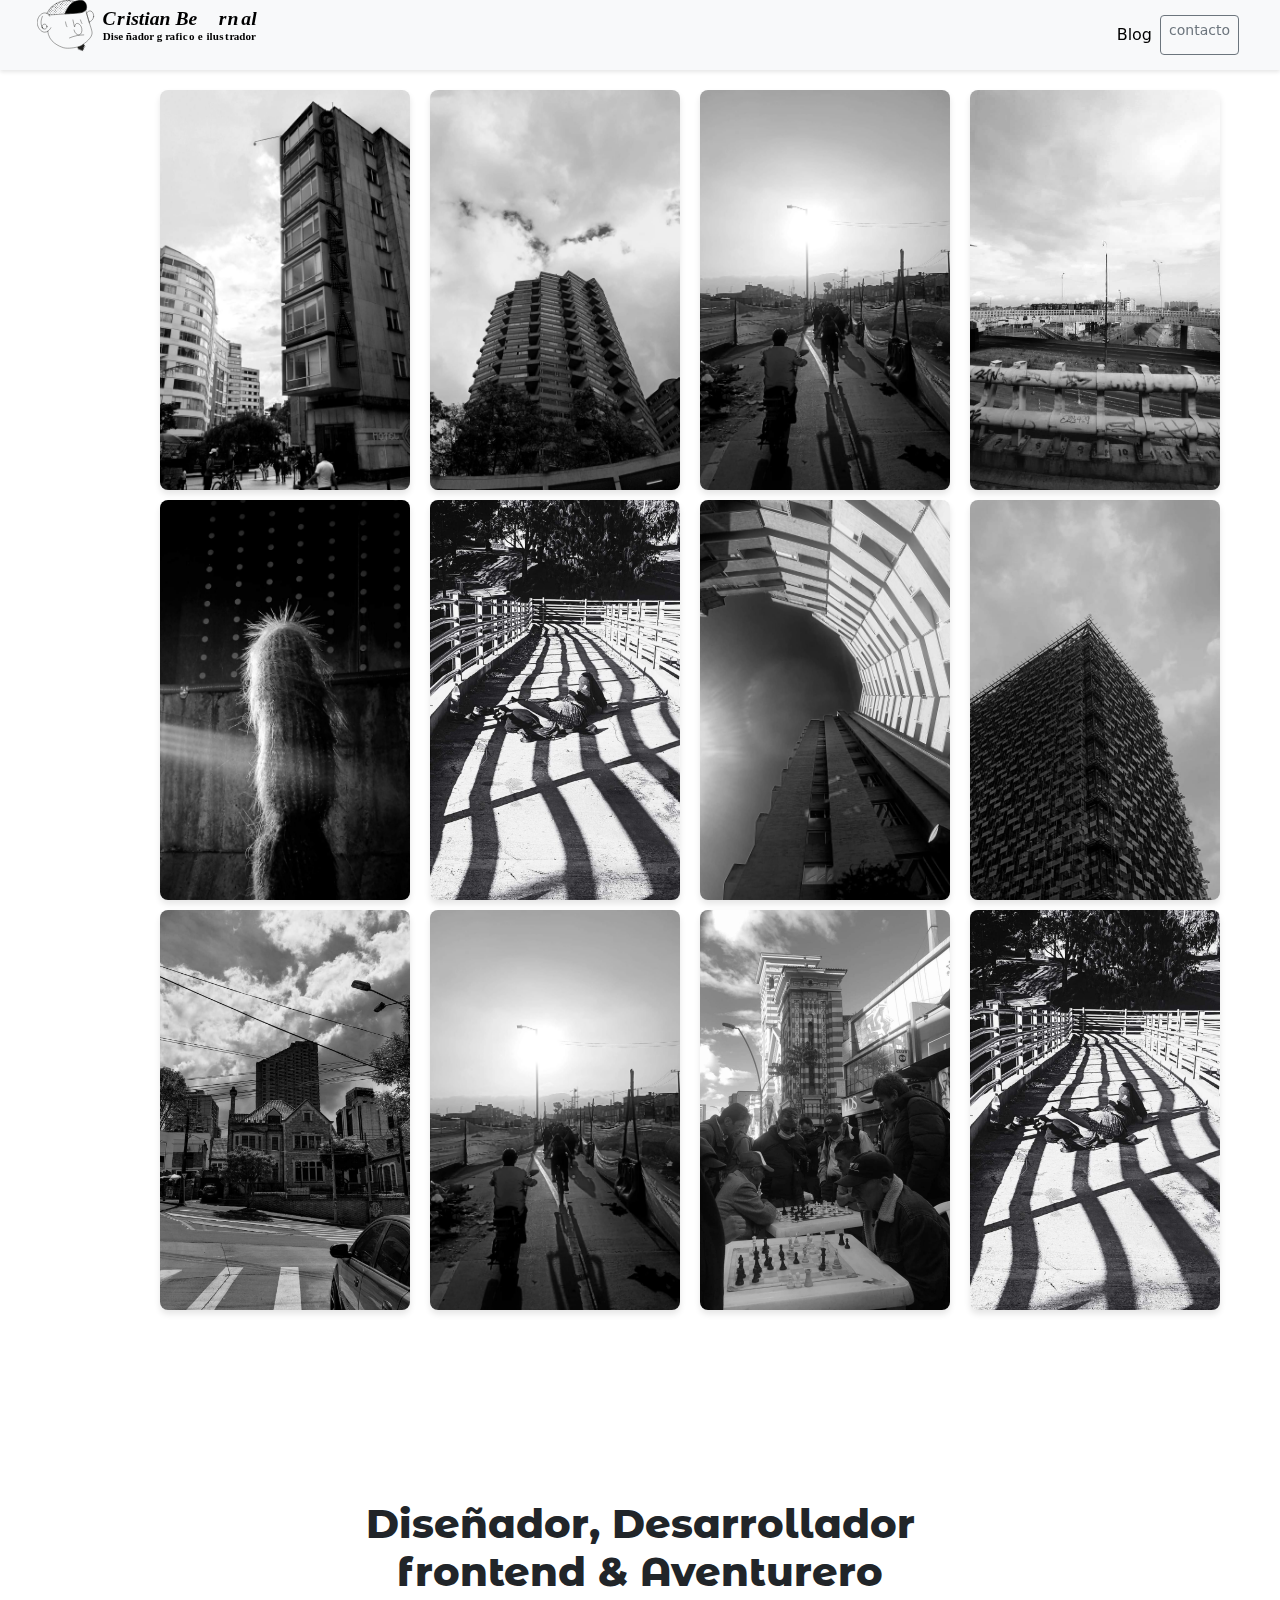
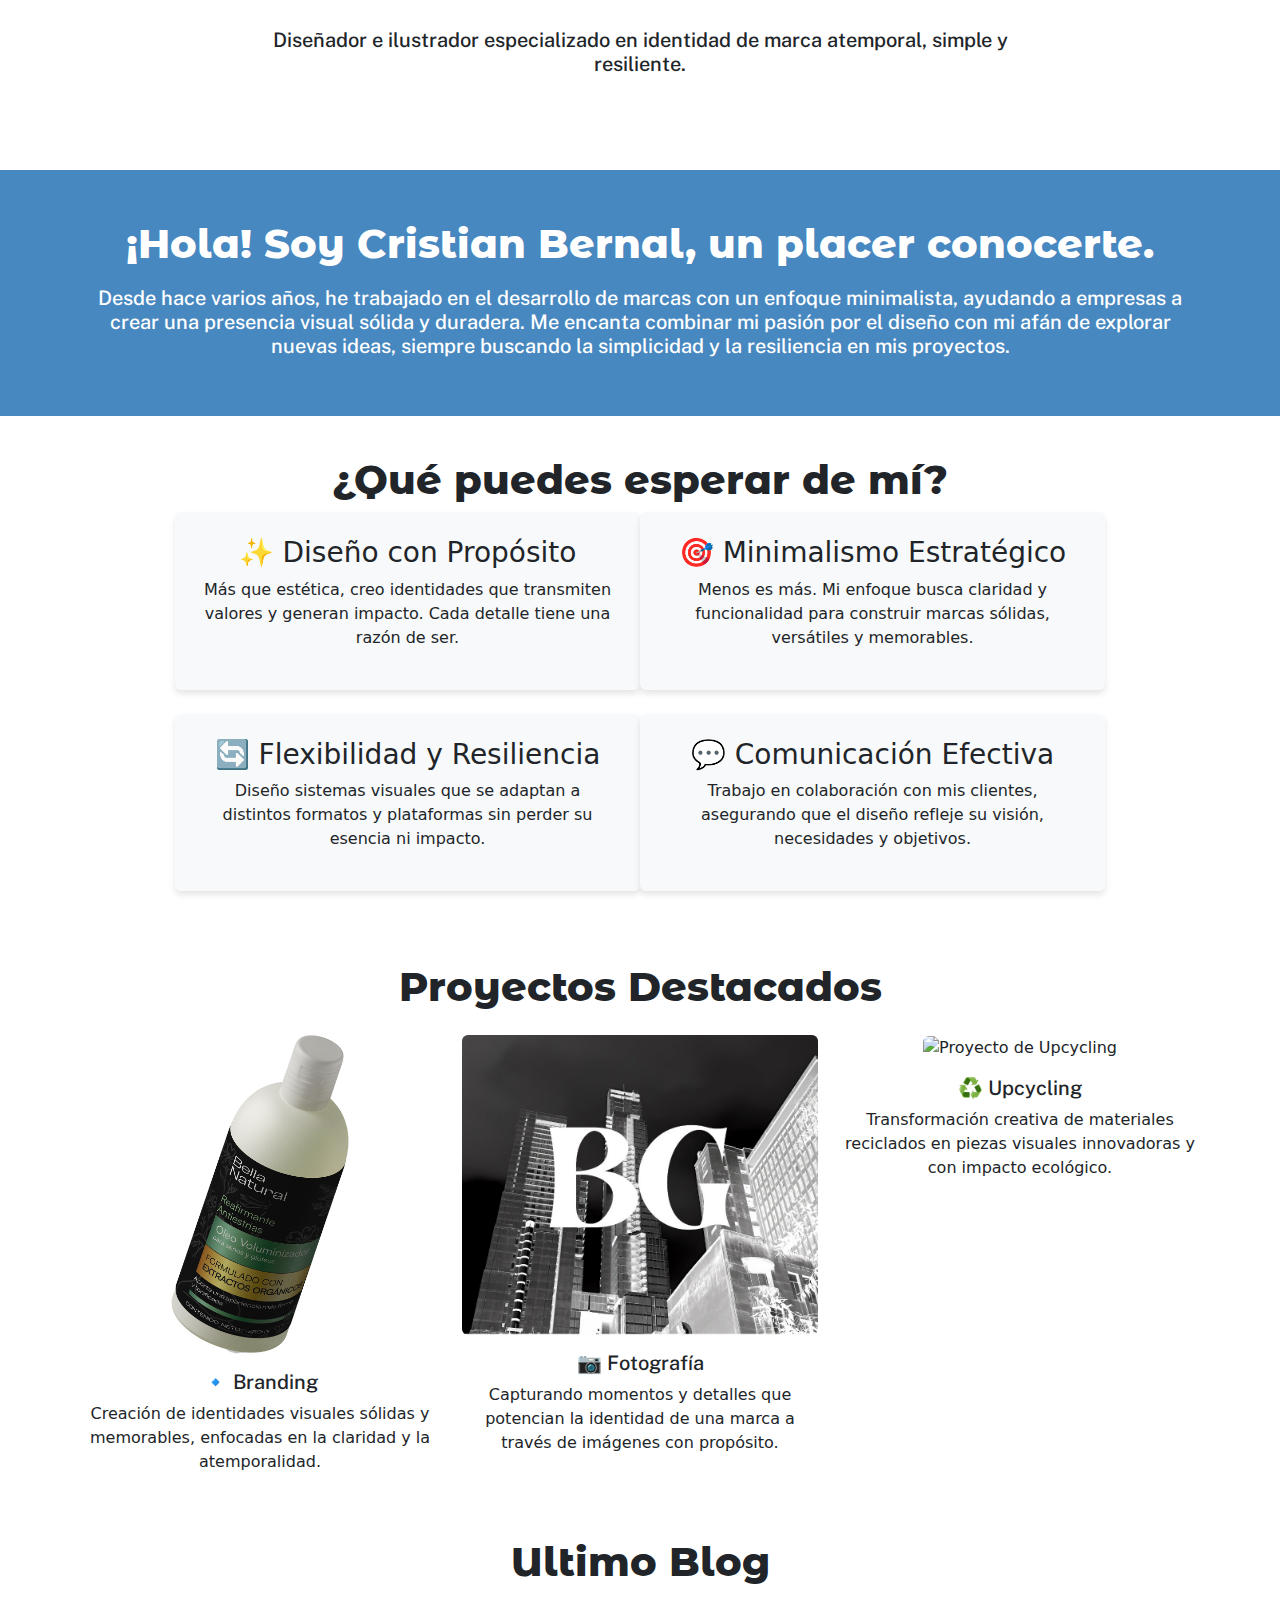
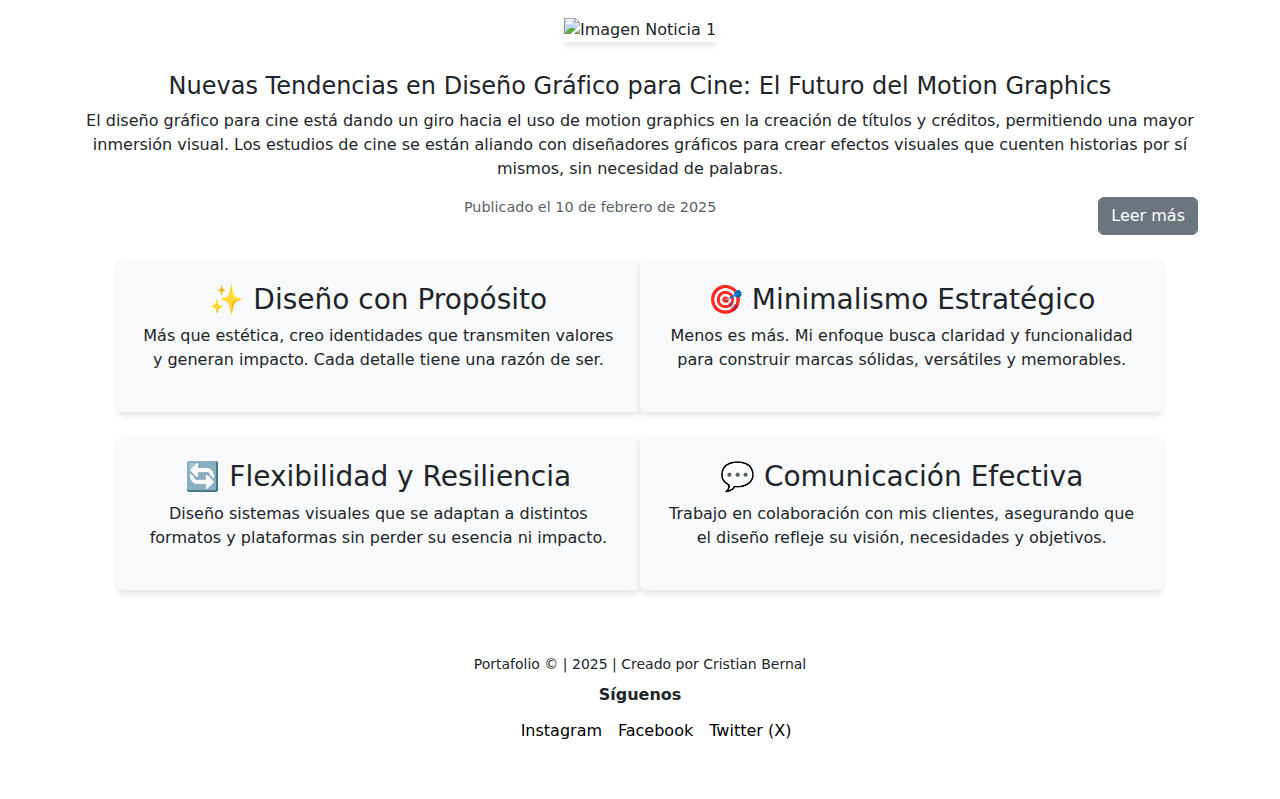
==== commit b4fe050f: "agreago imagenes3" ====
--- a/index.html
+++ b/index.html
@@ -4,6 +4,7 @@
     <meta charset="utf-8">
     <meta name="viewport" content="width=device-width, initial-scale=1">
     <title>Portafolio Cristian Bernal</title>
+    <link rel="icon" href="img/favicon.svg" type="image/svg+xml">
     <link href="https://cdn.jsdelivr.net/npm/bootstrap@5.3.3/dist/css/bootstrap.min.css" rel="stylesheet" integrity="sha384-QWTKZyjpPEjISv5WaRU9OFeRpok6YctnYmDr5pNlyT2bRjXh0JMhjY6hW+ALEwIH" crossorigin="anonymous">
     <link rel="preconnect" href="https://fonts.googleapis.com">
 <link rel="preconnect" href="https://fonts.gstatic.com" crossorigin>
@@ -181,7 +182,28 @@
                                         </div>
                                     </div>
                                 </div>
-                            </div>            
+                            </div> 
+                            
+                            <div class="container-fluid">
+                                <div class="row justify-content-center">
+                                    <div class="habilidad rounded col-xxl-5 col-xl-5 col-lg-5 col-md-6 col-sm-12 mb-4 p-4">
+                                        <h3>✨ Diseño con Propósito</h3>
+                                        <p>Más que estética, creo identidades que transmiten valores y generan impacto. Cada detalle tiene una razón de ser.</p>
+                                    </div>
+                                    <div class="habilidad rounded col-xxl-5 col-xl-5 col-lg-5 col-md-6 col-sm-12 mb-4 p-4">
+                                        <h3>🎯 Minimalismo Estratégico</h3>
+                                        <p>Menos es más. Mi enfoque busca claridad y funcionalidad para construir marcas sólidas, versátiles y memorables.</p>
+                                    </div>
+                                    <div class="habilidad rounded col-xxl-5 col-xl-5 col-lg-5 col-md-6 col-sm-12 mb-4 p-4">
+                                        <h3>🔄 Flexibilidad y Resiliencia</h3>
+                                        <p>Diseño sistemas visuales que se adaptan a distintos formatos y plataformas sin perder su esencia ni impacto.</p>
+                                    </div>
+                                    <div class="habilidad rounded col-xxl-5 col-xl-5 col-lg-5 col-md-6 col-sm-12 mb-4 p-4">
+                                        <h3>💬 Comunicación Efectiva</h3>
+                                        <p>Trabajo en colaboración con mis clientes, asegurando que el diseño refleje su visión, necesidades y objetivos.</p>
+                                    </div>
+                                </div>
+                            </div>
                             <footer class="footer">
                                 <small>Portafolio © | 2025 | Creado por Cristian Bernal</small>
                                 <h2 class="brand"> </h2>
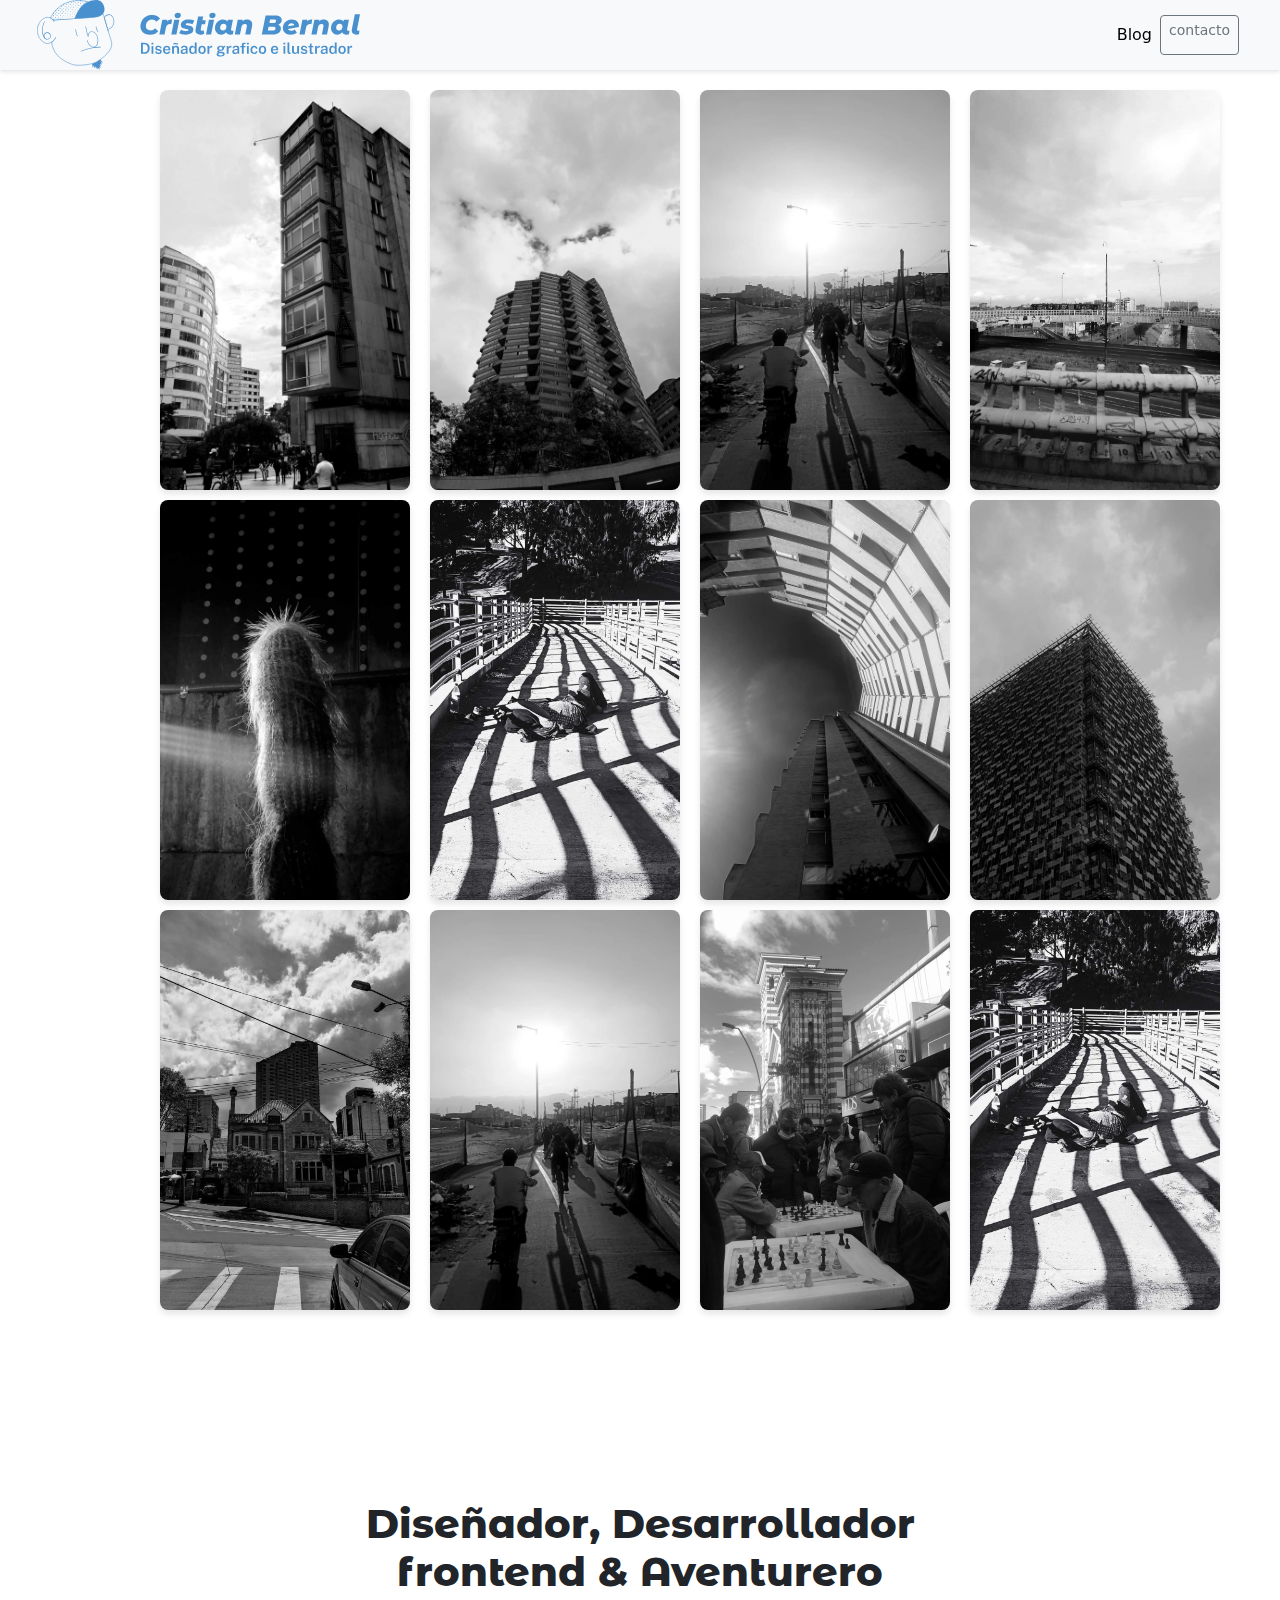
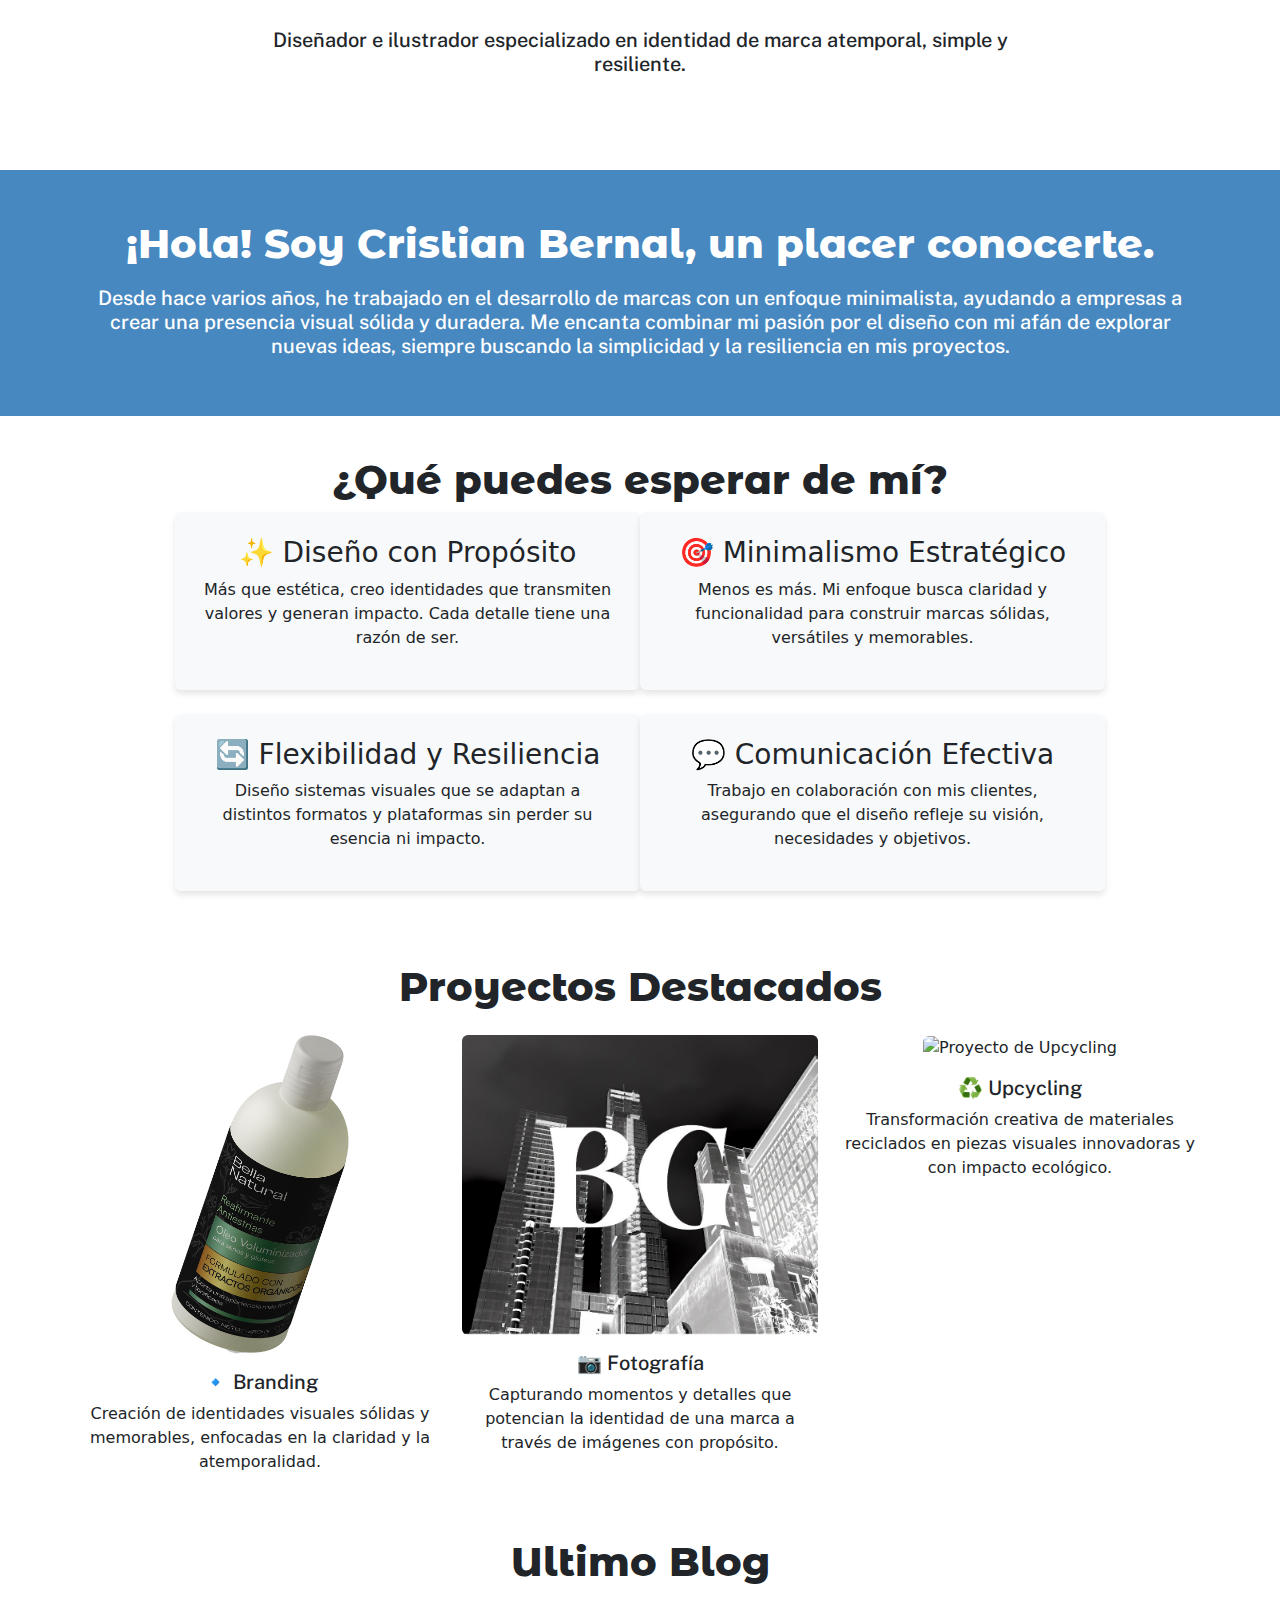
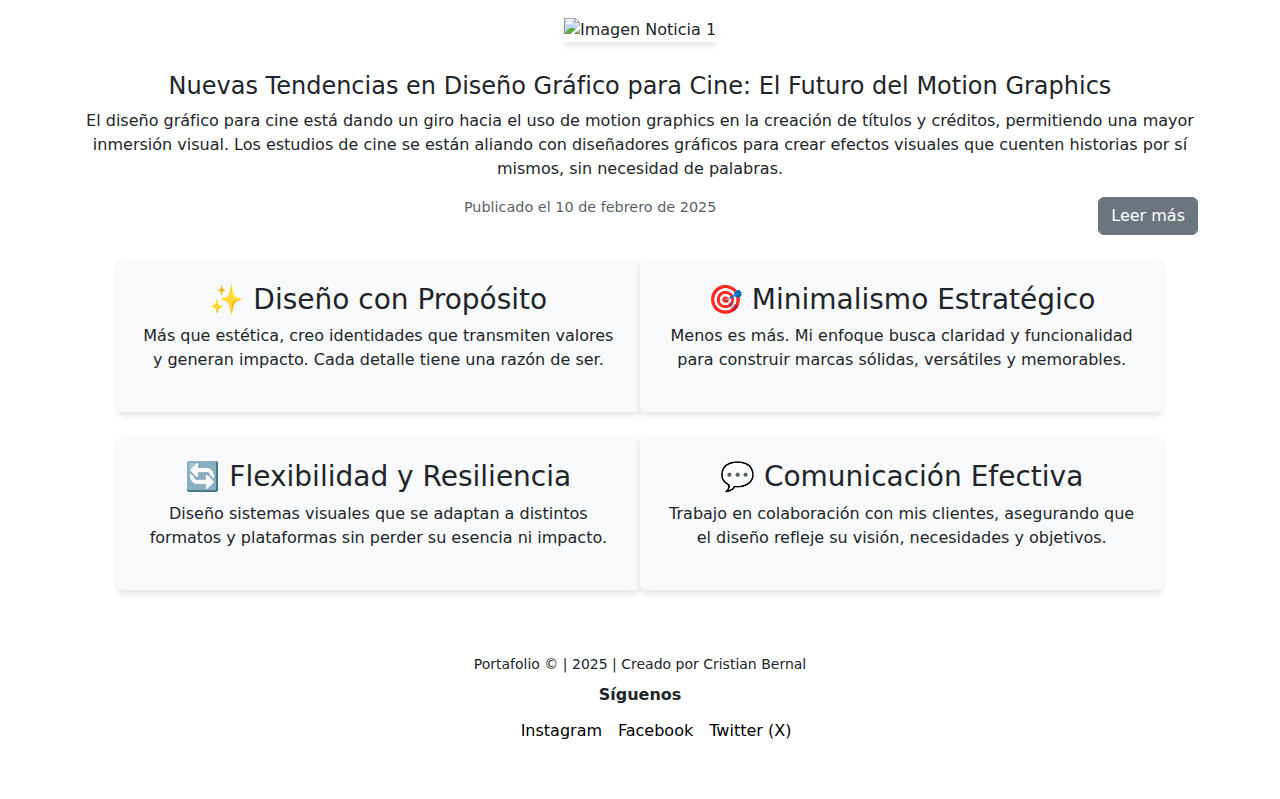
==== commit 96ca0bdf: "agreago imagenes4" ====
--- a/index.html
+++ b/index.html
@@ -4,7 +4,7 @@
     <meta charset="utf-8">
     <meta name="viewport" content="width=device-width, initial-scale=1">
     <title>Portafolio Cristian Bernal</title>
-    <link rel="icon" href="img/favicon.svg" type="image/svg+xml">
+    <link rel="icon" href="./img/favicon.svg" type="image/svg+xml">
     <link href="https://cdn.jsdelivr.net/npm/bootstrap@5.3.3/dist/css/bootstrap.min.css" rel="stylesheet" integrity="sha384-QWTKZyjpPEjISv5WaRU9OFeRpok6YctnYmDr5pNlyT2bRjXh0JMhjY6hW+ALEwIH" crossorigin="anonymous">
     <link rel="preconnect" href="https://fonts.googleapis.com">
 <link rel="preconnect" href="https://fonts.gstatic.com" crossorigin>
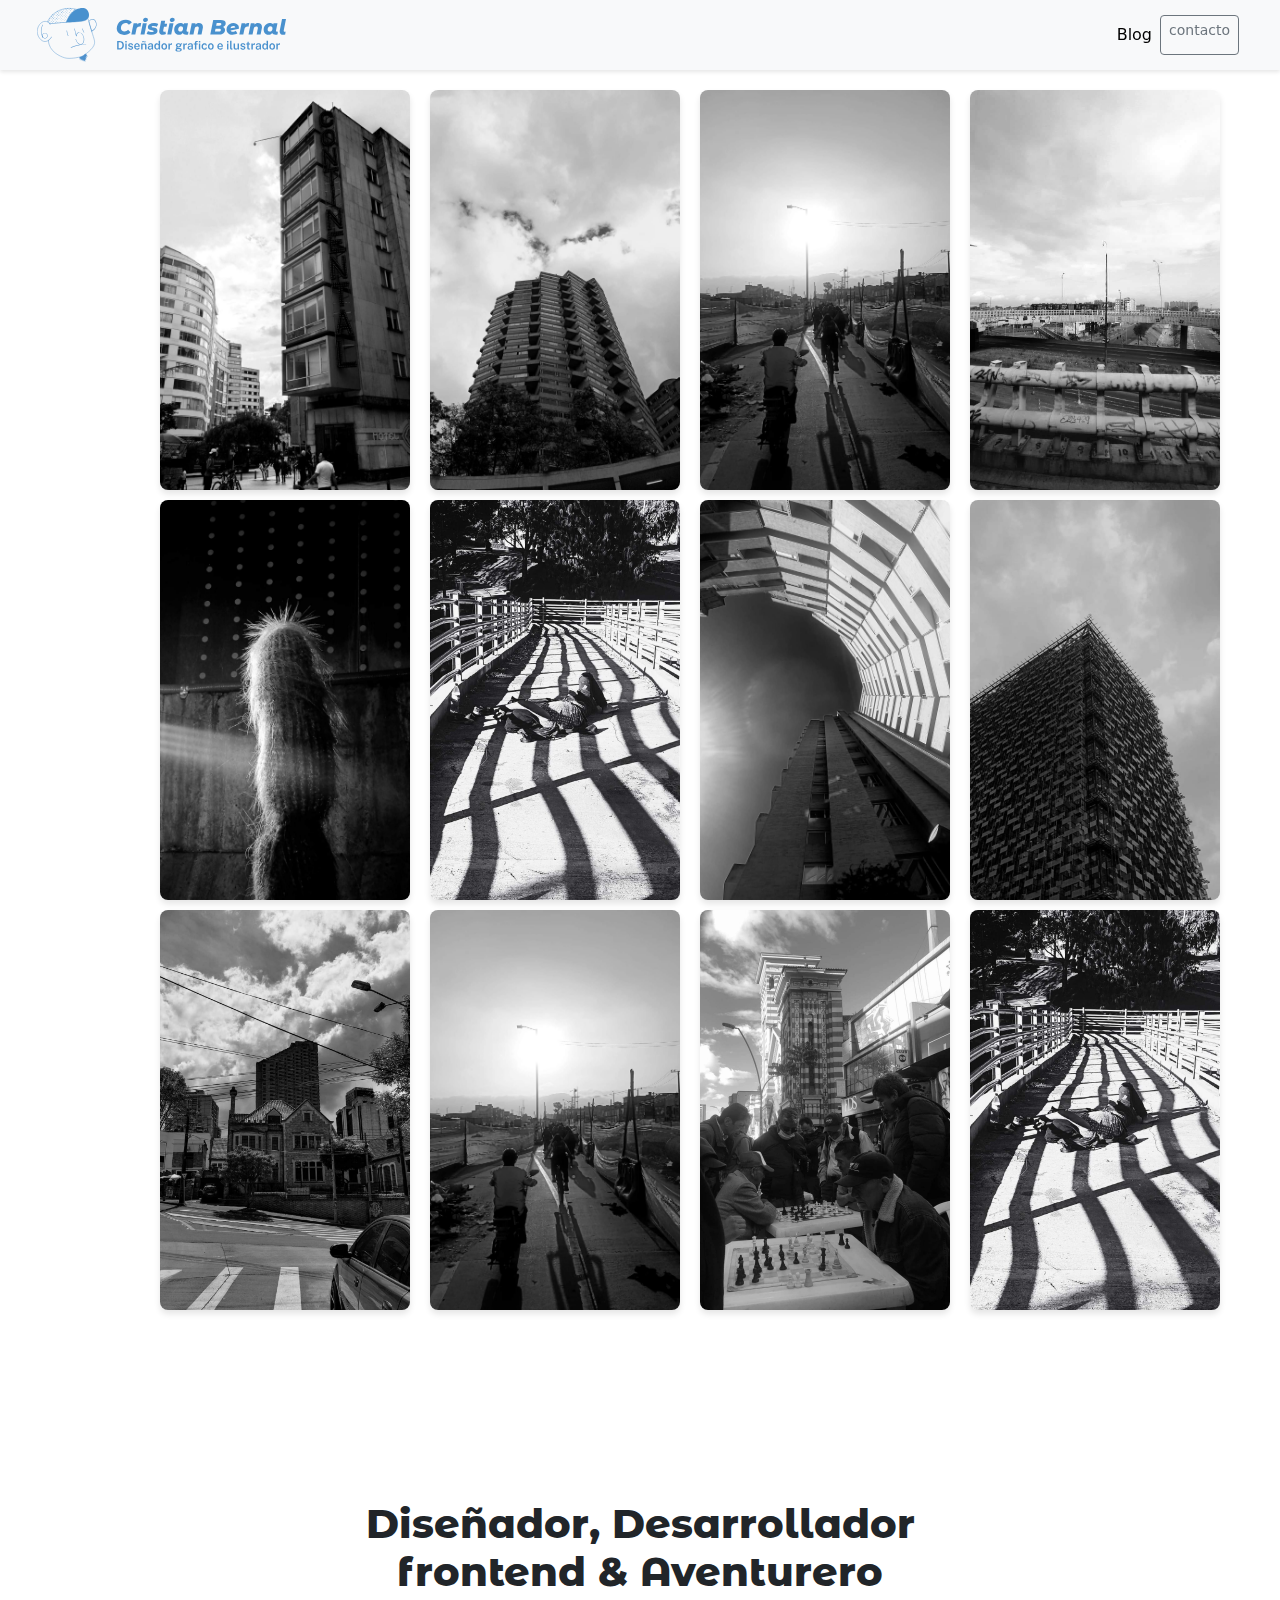
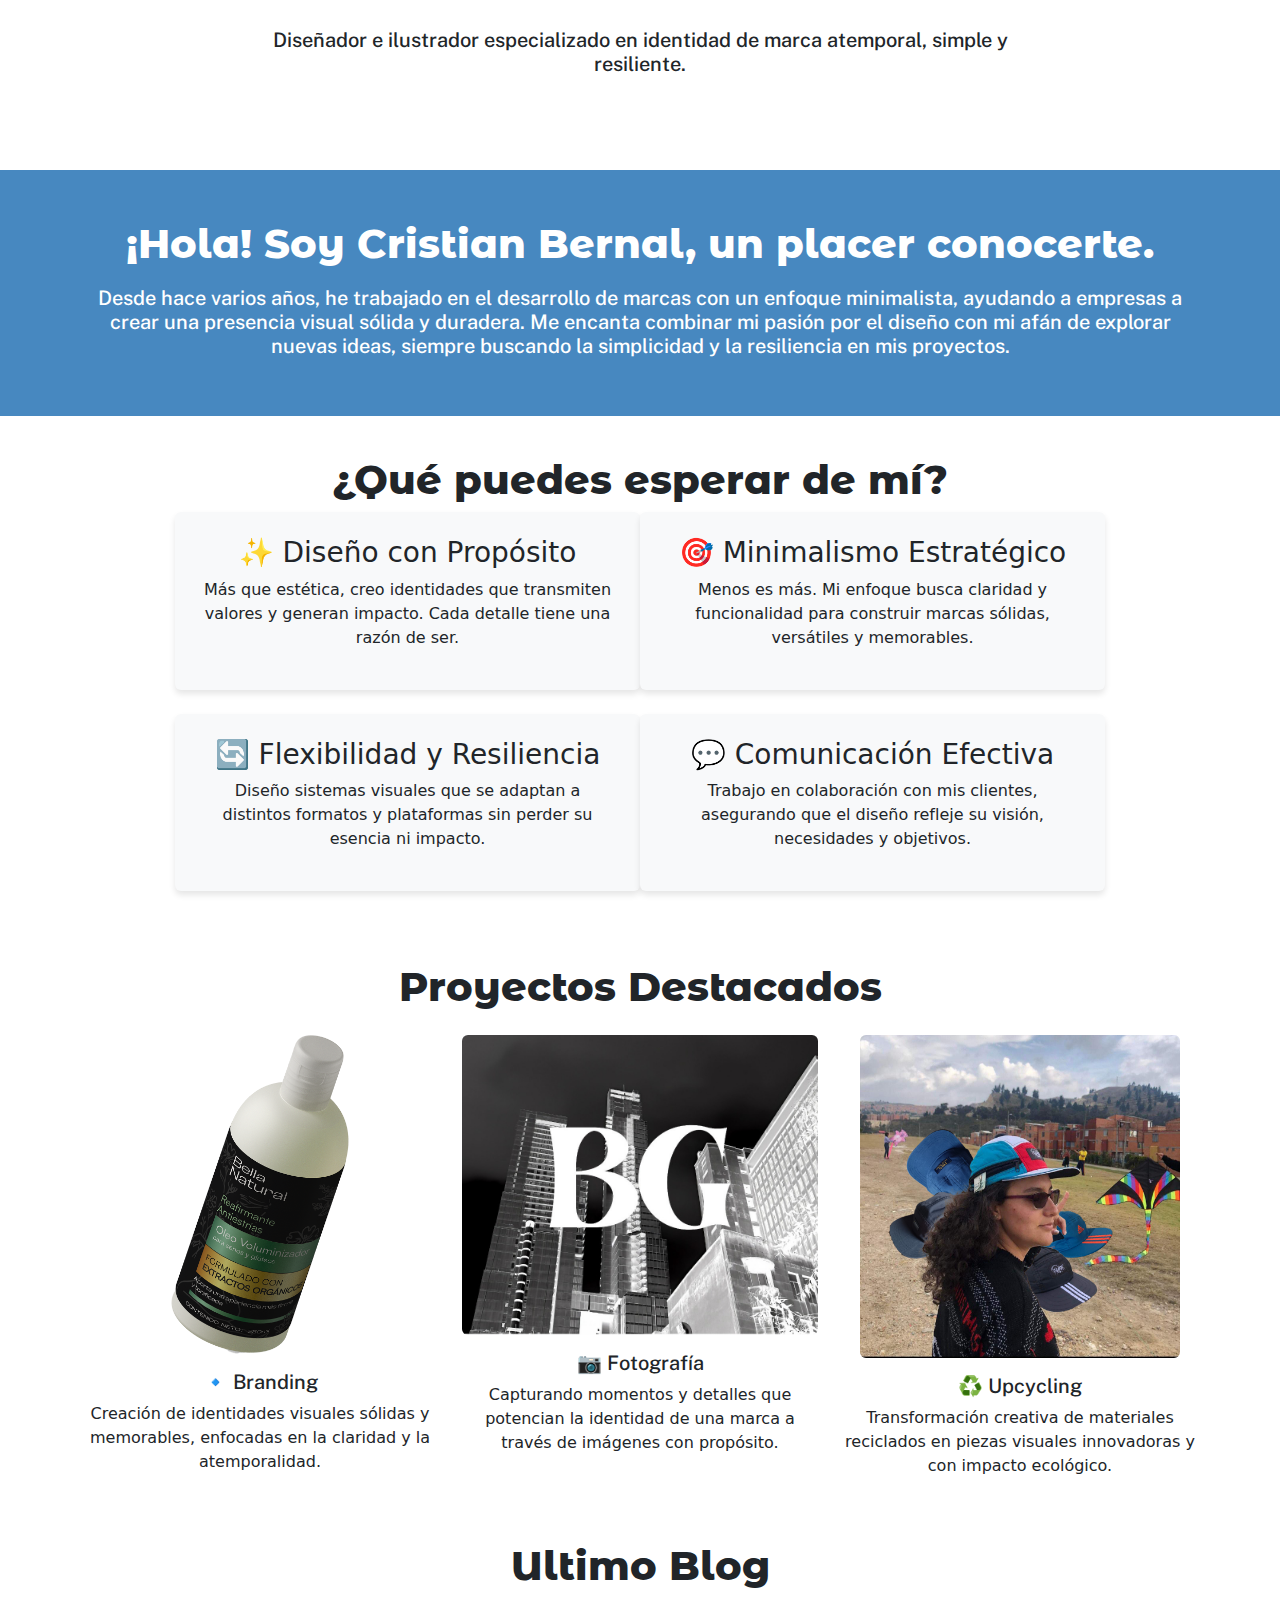
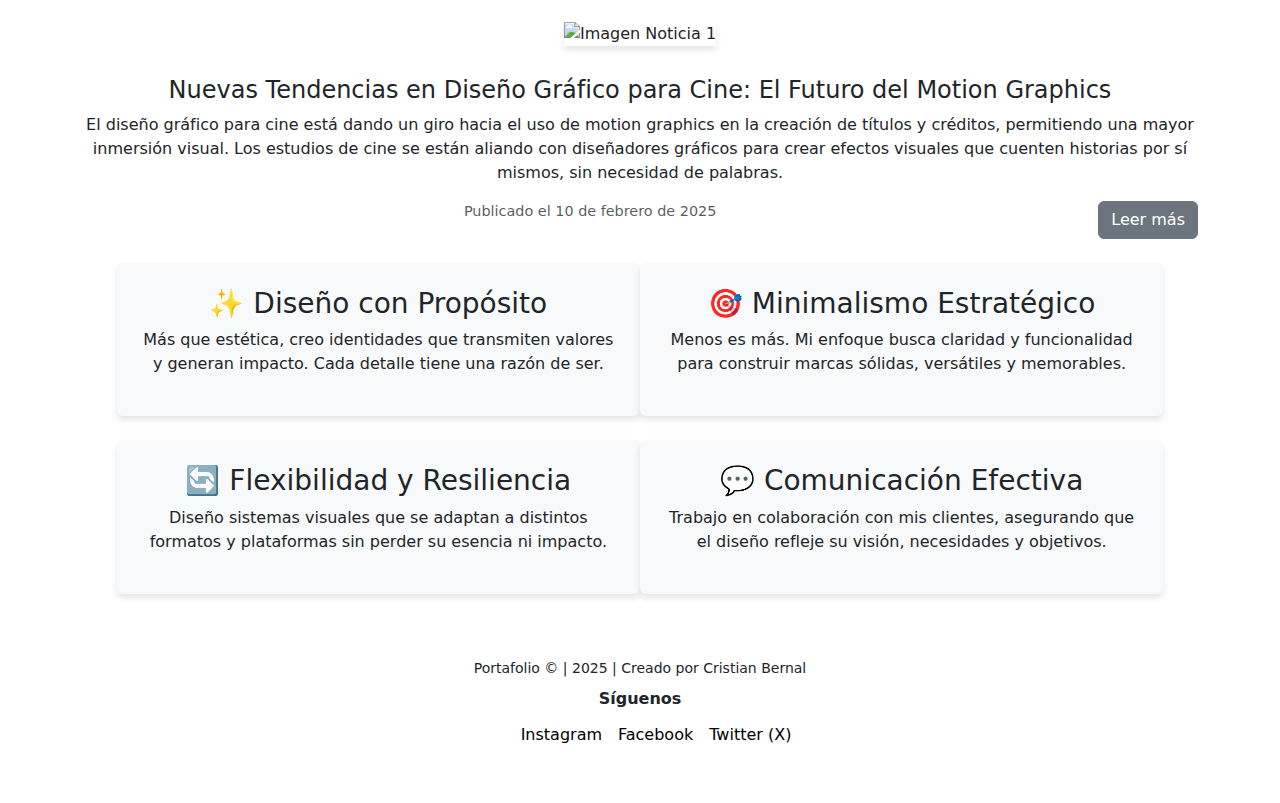
==== commit 71c05a44: "cambio" ====
--- a/index.html
+++ b/index.html
@@ -23,7 +23,7 @@
                                 <nav class="navegacion navbar navbar-expand-lg bg-body-tertiary position-fixed" >
                                     <div class="container-fluid">
                                         <a class="navbar-brand" href="index.html">
-                                            <img src="img/logoPersonal.svg" alt="logo personal" width="100%" height="70px" >
+                                            <img src="img/logoPersonal.svg" alt="logo personal" width="90%" height="60px" >
                                         </a>
                                     </div>
                     
@@ -38,7 +38,7 @@
                                                 <li class="nav-item">
                                                     <a class="nav-link active" aria-current="page" href="blog.html">Blog</a>
                                                   </li>
-                                                <a class="btn btn-sm btn-outline-secondary me-3" type="button" href="https://wa.me/573143825010">contacto </a>                                             
+                                                <a class="btn btn-sm btn-outline-secondary me-3" type="button" href="https://wa.me/573143825010" target="_blank">contacto </a>                                             
                                             </ul>
                                  </nav>
                              </div>
@@ -157,7 +157,7 @@
                                     </div>
                                     <!-- Upcycling -->
                                     <div class="col-md-4 text-center">
-                                        <img src="img/upcycling.jpg" alt="Proyecto de Upcycling" class="img-fluid rounded"  width="90%">
+                                        <img src="img/upcycling.png" alt="Proyecto de Upcycling" class="img-fluid rounded"  width="90%">
                                         <h2 class="mt-3">♻️ Upcycling</h2>
                                         <p>Transformación creativa de materiales reciclados en piezas visuales innovadoras y con impacto ecológico.</p>
                                     </div>
